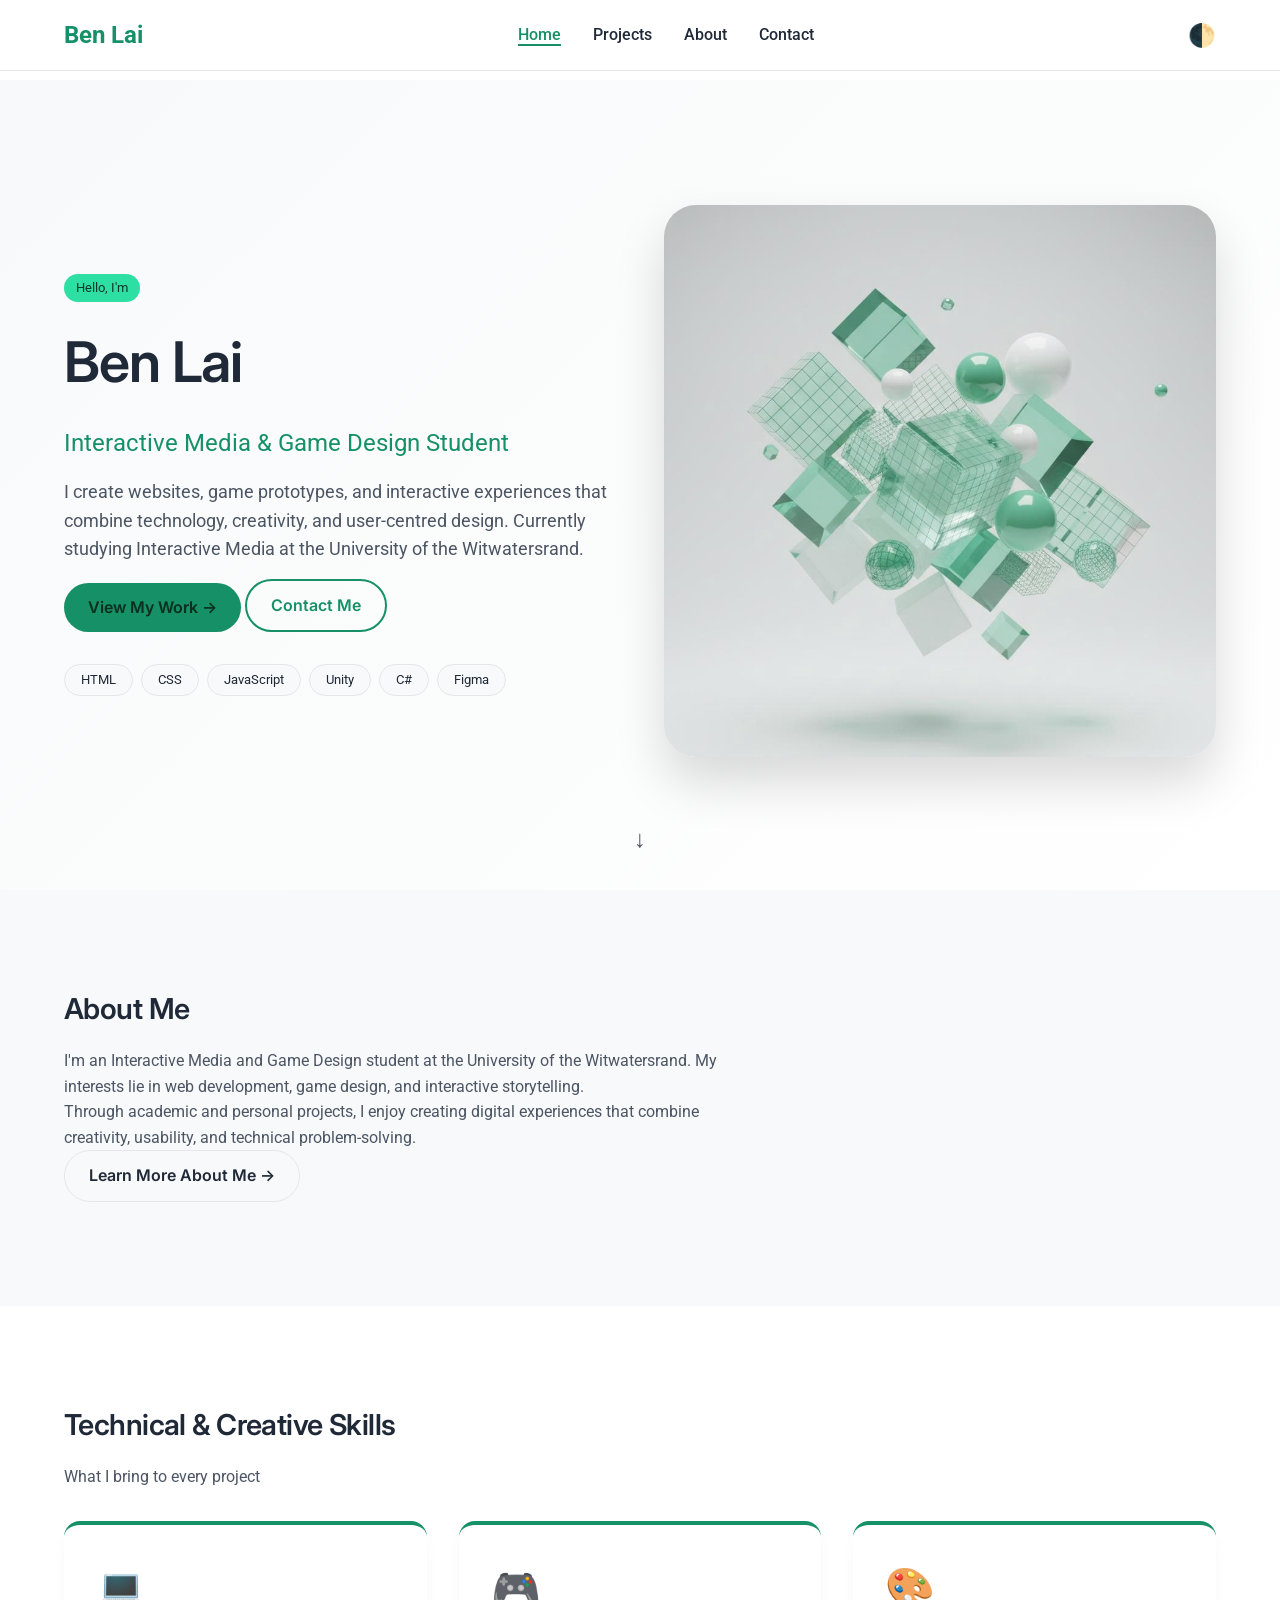
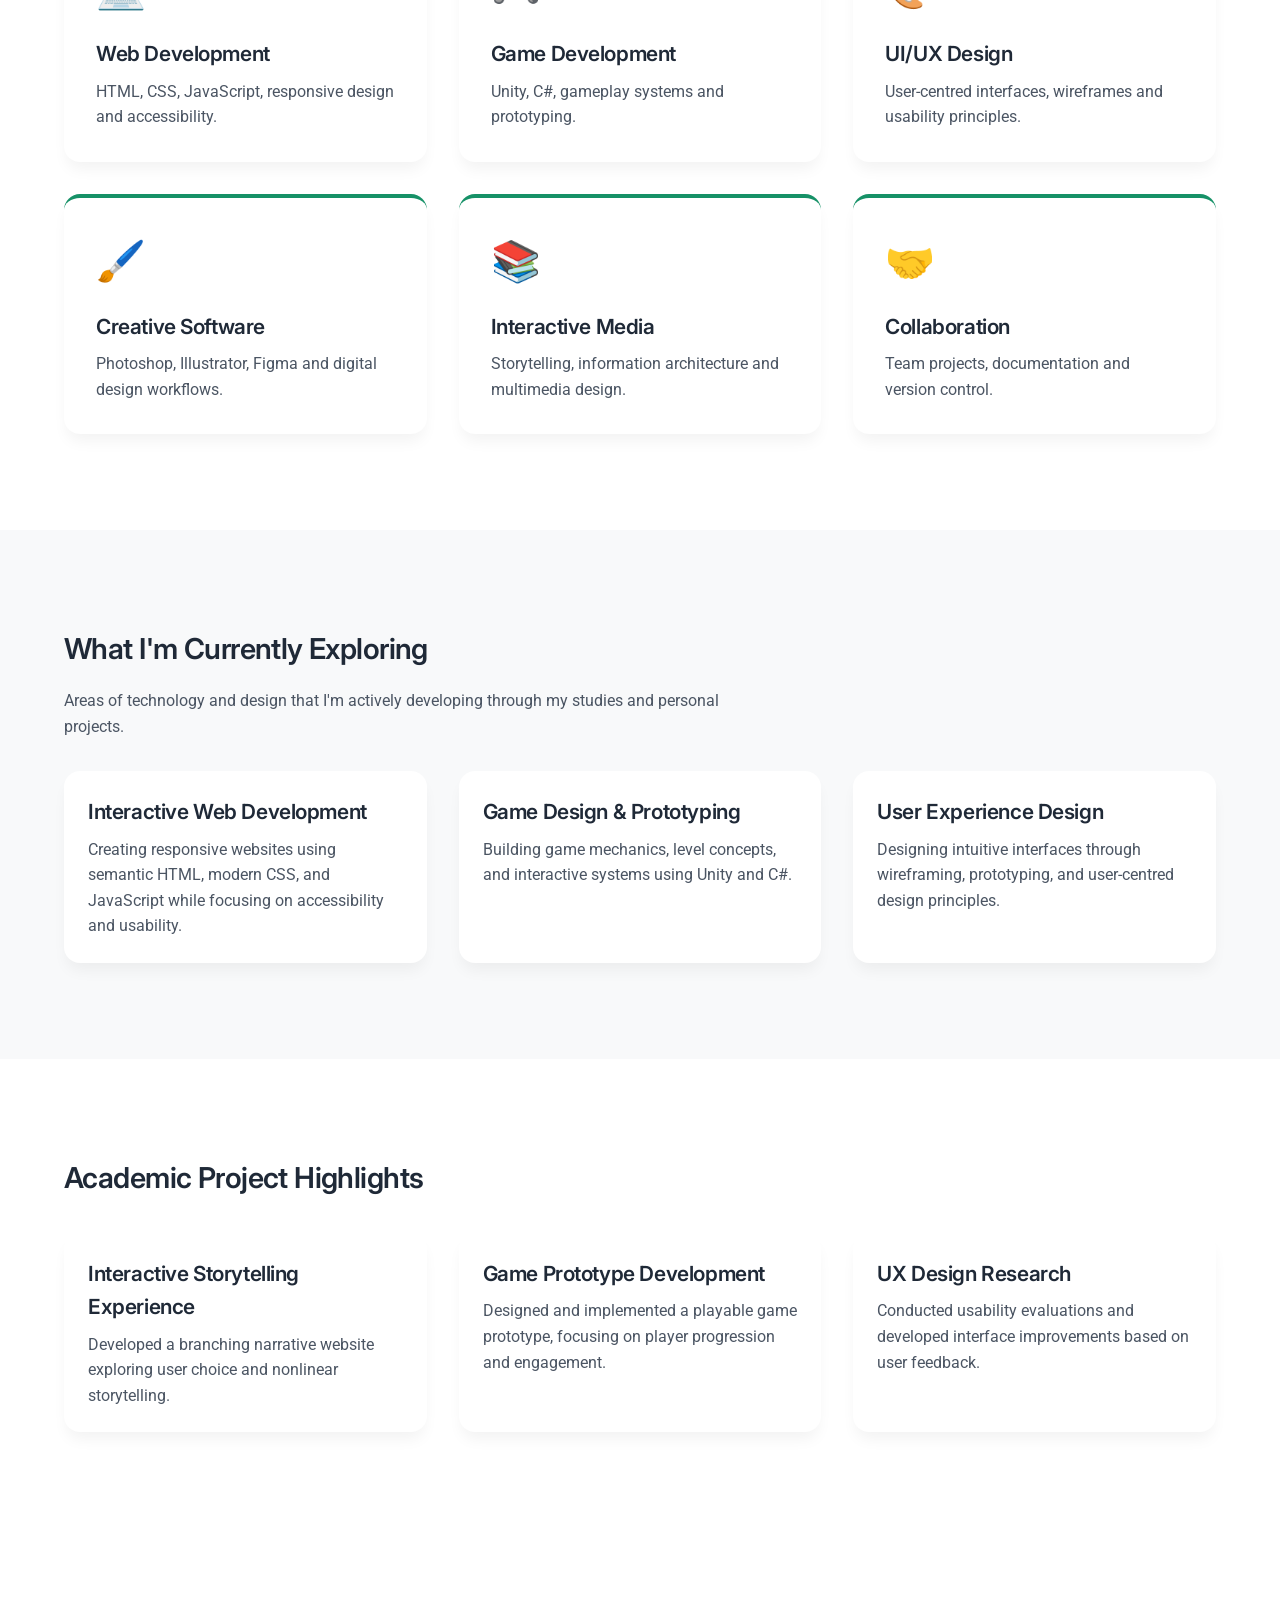
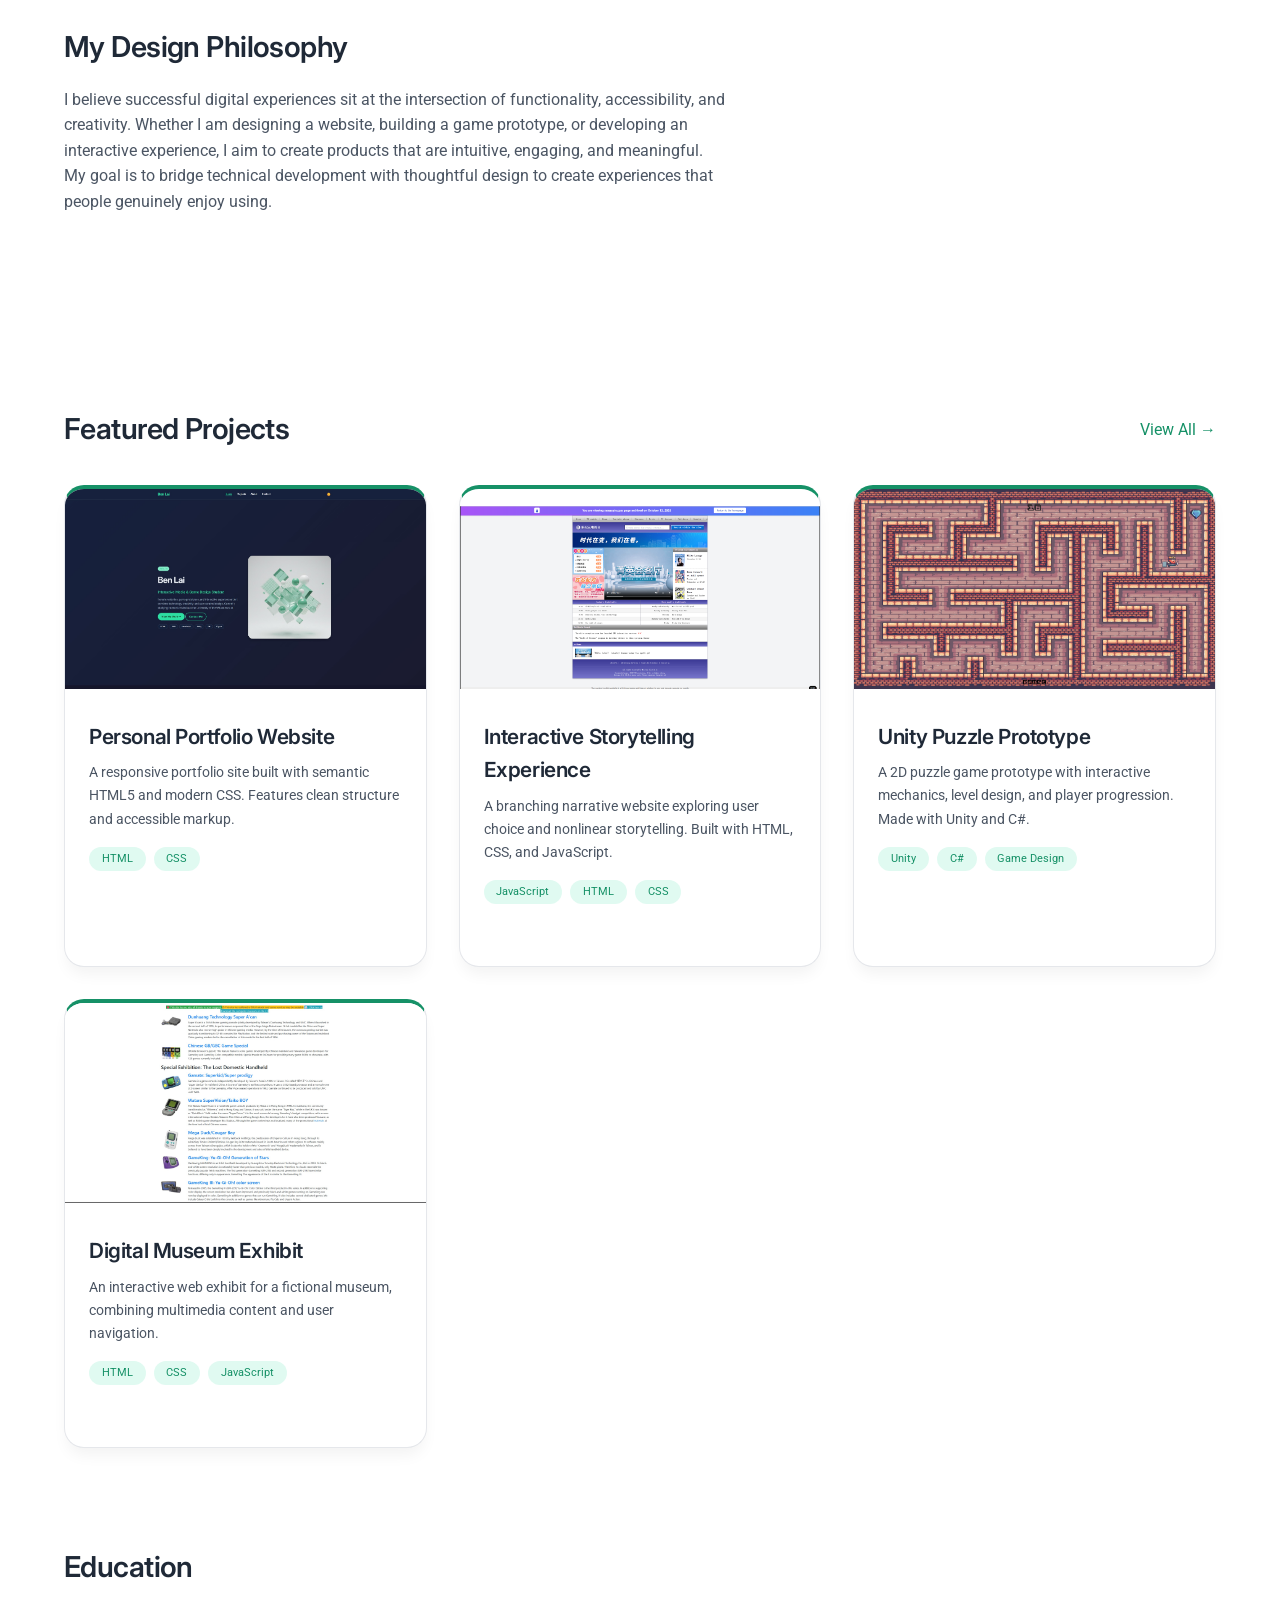
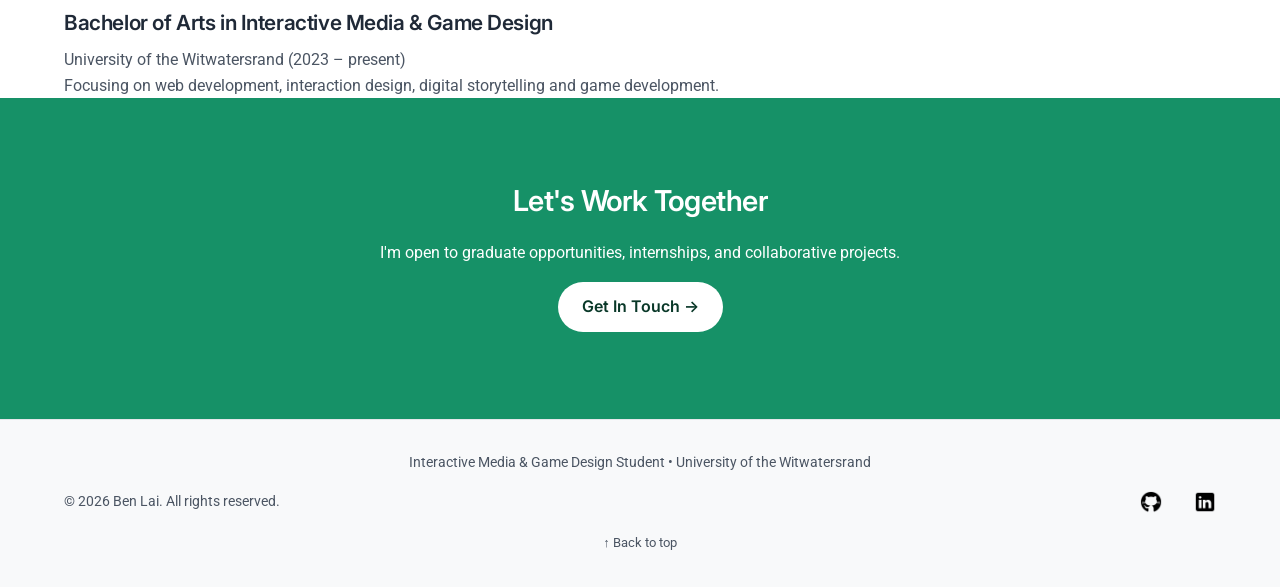
==== index.html @ f7ddaa35 "local web upload" ====
<!doctype html>
<html lang="en">
  <head>
    <meta charset="UTF-8" />
    <meta name="viewport" content="width=device-width, initial-scale=1.0" />
    <meta
      name="description"
      content="Ben Lai – Interactive Media & Game Design student at Wits. Portfolio showcasing web development, game design, and interactive projects."
    />
    <title>Ben Lai | Home</title>
    <link rel="preconnect" href="https://fonts.googleapis.com" />
    <link rel="preconnect" href="https://fonts.gstatic.com" crossorigin />
    <link
      href="https://fonts.googleapis.com/css2?family=Inter:opsz,wght@14..32,300..700&family=Roboto:wght@300;400;500;700&display=swap"
      rel="stylesheet"
    />
    <link rel="stylesheet" href="css/style.css" />
  </head>
  <body>
    <div id="nav-placeholder"></div>

    <main>
      <!-- Hero -->
      <section class="hero">
        <div class="container">
          <div class="hero-content">
            <span class="hero-badge">Hello, I'm</span>
            <h1>Ben Lai</h1>
            <p class="hero-subtitle">Interactive Media & Game Design Student</p>
            <p class="hero-description">
              I create websites, game prototypes, and interactive experiences
              that combine technology, creativity, and user‑centred design.
              Currently studying Interactive Media at the University of the
              Witwatersrand.
            </p>
            <div class="hero-buttons">
              <a href="pages/projects.html" class="btn btn-primary"
                >View My Work →</a
              >
              <a href="pages/contact.html" class="btn btn-secondary"
                >Contact Me</a
              >
            </div>
            <div class="tech-stack">
              <span>HTML</span><span>CSS</span><span>JavaScript</span>
              <span>Unity</span><span>C#</span><span>Figma</span>
            </div>
          </div>
          <div class="hero-image">
            <img
              src="assets/images/hero.jpg"
              alt="Abstract geometric composition representing code and creativity"
              loading="eager"
            />
          </div>
        </div>
        <div class="scroll-indicator">↓</div>
      </section>

      <!-- About Preview -->
      <section class="about-preview">
        <div class="container">
          <h2>About Me</h2>
          <p>
            I'm an Interactive Media and Game Design student at the University
            of the Witwatersrand. My interests lie in web development, game
            design, and interactive storytelling.
          </p>
          <p>
            Through academic and personal projects, I enjoy creating digital
            experiences that combine creativity, usability, and technical
            problem‑solving.
          </p>
          <a href="pages/about.html" class="btn-outline"
            >Learn More About Me →</a
          >
        </div>
      </section>

      <!-- Skills -->
      <section class="skills">
        <div class="container">
          <h2>Technical & Creative Skills</h2>
          <p class="section-subtitle">What I bring to every project</p>
          <div class="skills-grid">
            <div class="skill-card">
              <div class="skill-icon">💻</div>
              <h3>Web Development</h3>
              <p>HTML, CSS, JavaScript, responsive design and accessibility.</p>
            </div>
            <div class="skill-card">
              <div class="skill-icon">🎮</div>
              <h3>Game Development</h3>
              <p>Unity, C#, gameplay systems and prototyping.</p>
            </div>
            <div class="skill-card">
              <div class="skill-icon">🎨</div>
              <h3>UI/UX Design</h3>
              <p>
                User‑centred interfaces, wireframes and usability principles.
              </p>
            </div>
            <div class="skill-card">
              <div class="skill-icon">🖌️</div>
              <h3>Creative Software</h3>
              <p>Photoshop, Illustrator, Figma and digital design workflows.</p>
            </div>
            <div class="skill-card">
              <div class="skill-icon">📚</div>
              <h3>Interactive Media</h3>
              <p>
                Storytelling, information architecture and multimedia design.
              </p>
            </div>
            <div class="skill-card">
              <div class="skill-icon">🤝</div>
              <h3>Collaboration</h3>
              <p>Team projects, documentation and version control.</p>
            </div>
          </div>
        </div>
      </section>

      <!-- Current Focus -->
      <section class="current-focus">
        <div class="container">
          <h2>What I'm Currently Exploring</h2>
          <p class="section-subtitle">
            Areas of technology and design that I'm actively developing through
            my studies and personal projects.
          </p>
          <div class="focus-grid">
            <article>
              <h3>Interactive Web Development</h3>
              <p>
                Creating responsive websites using semantic HTML, modern CSS,
                and JavaScript while focusing on accessibility and usability.
              </p>
            </article>
            <article>
              <h3>Game Design & Prototyping</h3>
              <p>
                Building game mechanics, level concepts, and interactive systems
                using Unity and C#.
              </p>
            </article>
            <article>
              <h3>User Experience Design</h3>
              <p>
                Designing intuitive interfaces through wireframing, prototyping,
                and user‑centred design principles.
              </p>
            </article>
          </div>
        </div>
      </section>

      <!-- Academic Project Highlights -->
      <section class="academic-projects">
        <div class="container">
          <h2>Academic Project Highlights</h2>
          <div class="project-highlights">
            <article>
              <h3>Interactive Storytelling Experience</h3>
              <p>
                Developed a branching narrative website exploring user choice
                and nonlinear storytelling.
              </p>
            </article>
            <article>
              <h3>Game Prototype Development</h3>
              <p>
                Designed and implemented a playable game prototype, focusing on
                player progression and engagement.
              </p>
            </article>
            <article>
              <h3>UX Design Research</h3>
              <p>
                Conducted usability evaluations and developed interface
                improvements based on user feedback.
              </p>
            </article>
          </div>
        </div>
      </section>

      <!-- Design Philosophy -->
      <section class="philosophy">
        <div class="container">
          <h2>My Design Philosophy</h2>
          <p>
            I believe successful digital experiences sit at the intersection of
            functionality, accessibility, and creativity. Whether I am designing
            a website, building a game prototype, or developing an interactive
            experience, I aim to create products that are intuitive, engaging,
            and meaningful.
          </p>
          <p>
            My goal is to bridge technical development with thoughtful design to
            create experiences that people genuinely enjoy using.
          </p>
        </div>
      </section>

      <!-- Featured Projects (populated by JS) -->
      <section class="featured">
        <div class="container">
          <div class="section-header">
            <h2>Featured Projects</h2>
            <a href="pages/projects.html" class="view-all">View All →</a>
          </div>
          <div class="project-grid" id="featured-grid"></div>
          <div class="mobile-view-all">
            <a href="pages/projects.html" class="btn-outline">All Projects →</a>
          </div>
        </div>
      </section>

      <!-- Education Snapshot -->
      <section class="education-preview">
        <div class="container">
          <h2>Education</h2>
          <article>
            <h3>Bachelor of Arts in Interactive Media & Game Design</h3>
            <p>University of the Witwatersrand (2023 – present)</p>
            <p>
              Focusing on web development, interaction design, digital
              storytelling and game development.
            </p>
          </article>
        </div>
      </section>

      <!-- CTA -->
      <section class="cta">
        <div class="container">
          <h2>Let's Work Together</h2>
          <p>
            I'm open to graduate opportunities, internships, and collaborative
            projects.
          </p>
          <a href="pages/contact.html" class="btn btn-light">Get In Touch →</a>
        </div>
      </section>
    </main>

    <footer>
      <div class="container">
        <div class="footer-info">
          Interactive Media & Game Design Student • University of the
          Witwatersrand
        </div>

        <div class="footer-row">
          <div class="footer-copyright">
            © 2026 Ben Lai. All rights reserved.
          </div>
          <div class="footer-social">
            <a
              href="https://github.com/Skyxiao68"
              target="_blank"
              rel="noopener noreferrer"
              aria-label="GitHub"
            >
              <img
                src="/assets/images/icons8-github-50.png"
                alt="GitHub"
                class="social-icon-img"
              />
            </a>
            <a
              href="https://www.linkedin.com/in/ben-lai-390309206/"
              target="_blank"
              rel="noopener noreferrer"
              aria-label="LinkedIn"
            >
              <img
                src="/assets/images/icons8-linkedin-50.png"
                alt="LinkedIn"
                class="social-icon-img"
              />
            </a>
          </div>
        </div>

        <div class="footer-back">
          <a href="#" class="back-to-top">↑ Back to top</a>
        </div>
      </div>
    </footer>

    <script src="js/script.js"></script>
  </body>
</html>
---- css/style.css ----
/* ---------- RESET & VARIABLES ---------- */
* {
  margin: 0;
  padding: 0;
  box-sizing: border-box;
}

:root {
  --bg-body: #ffffff;
  --bg-surface: #f8f9fa;
  --bg-card: #ffffff;
  --text-primary: #1f2937;
  --text-secondary: #4b5563;
  --border: #e5e7eb;
  --primary: #169167;
  --primary-dark: #093828;
  --primary-light: #2edfa3;
  --shadow: 0 10px 15px -3px rgba(0, 0, 0, 0.05);
  --font-heading: "Inter", sans-serif;
  --font-body: "Roboto", sans-serif;
  --transition: 0.2s ease;
  --section-space: 6rem;
  --section-space-small: 4rem;
}

[data-theme="dark"] {
  --bg-body: #252d32;
  --bg-surface: #2c333a;
  --bg-card: #252d32;
  --text-primary: #f1f5f9;
  --text-secondary: #bcc6cd;
  --border: #334155;
  --shadow: 0 10px 15px -3px rgba(0, 0, 0, 0.3);
}

body {
  background: var(--bg-body);
  color: var(--text-primary);
  font-family: var(--font-body);
  line-height: 1.6;
  transition:
    background var(--transition),
    color var(--transition);
}

.container {
  max-width: 1200px;
  margin: 0 auto;
  padding: 0 24px;
}

/* Typography readability */
p {
  max-width: 75ch;
  color: var(--text-secondary);
}

@media (max-width: 768px) {
  .container {
    padding: 0 16px;
  }
}

h1,
h2,
h3 {
  font-family: var(--font-heading);
  font-weight: 600;
  letter-spacing: -0.02em;
  color: var(--text-primary);
}

h1 {
  font-size: clamp(2rem, 5vw, 3.5rem);
  margin-bottom: 1rem;
}
h2 {
  font-size: 1.8rem;
  margin-bottom: 1rem;
}
h3 {
  font-size: 1.3rem;
  margin-bottom: 0.5rem;
}

a {
  color: var(--primary);
  text-decoration: none;
  transition: color 0.2s;
}
a:hover {
  color: var(--primary-dark);
}

/* Accessibility focus states */
a:focus,
button:focus,
input:focus,
textarea:focus {
  outline: 3px solid var(--primary);
  outline-offset: 2px;
}

/* ---------- NAVIGATION (glass effect) ---------- */
.main-nav {
  position: fixed;
  top: 0;
  left: 0;
  width: 100%;
  background: rgba(255, 255, 255, 0.85);
  backdrop-filter: blur(12px);
  border-bottom: 1px solid var(--border);
  padding: 1rem 0;
  top: 0;
  z-index: 1000;
}

[data-theme="dark"] .main-nav {
  background: #252d32;
}

body {
  padding-top: 80px;
}

/* On mobile, reduce padding */
@media (max-width: 768px) {
  body {
    padding-top: 70px;
  }
}

.nav-container {
  display: flex;
  justify-content: space-between;
  align-items: center;
  flex-wrap: wrap;
  gap: 1rem;
}
.logo a {
  font-size: 1.5rem;
  font-weight: 700;
  color: var(--primary);
}
.nav-links {
  display: flex;
  gap: 2rem;
  list-style: none;
}
.nav-links a {
  font-weight: 500;
  color: var(--text-primary);
}
.nav-links a.active {
  color: var(--primary);
  border-bottom: 2px solid var(--primary);
}
.theme-toggle {
  background: none;
  border: none;
  font-size: 1.4rem;
  cursor: pointer;
  color: var(--text-primary);
}

/* ---------- BUTTONS (with shadow) ---------- */
.btn,
.btn-primary,
.btn-secondary,
.btn-outline {
  position: relative;
  overflow: hidden;
  display: inline-block;
  padding: 12px 24px;
  border-radius: 40px;
  font-weight: 600;
  transition: all 0.3s ease;
  cursor: pointer;
  border: none;
  font-family: var(--font-heading);
}
.btn-primary {
  background: var(--primary);
  color: #0a2e1f;
}
.btn-primary:hover:not(:disabled) {
  background: var(--primary-dark);
  transform: translateY(-3px);
  box-shadow: 0 12px 24px rgba(46, 223, 163, 0.3);
}
.btn-secondary {
  background: transparent;
  border: 2px solid var(--primary);
  color: var(--primary);
}
.btn-secondary:hover {
  background: var(--primary);
  color: white;
  transform: translateY(-2px);
}
.btn-outline {
  border: 1px solid var(--border);
  background: transparent;
  color: var(--text-primary);
}
.btn-light {
  background: white;
  color: var(--primary);
}

/* ---------- HERO (reduced height) ---------- */
.hero {
  min-height: 90vh;
  display: flex;
  align-items: center;
  background: linear-gradient(
    135deg,
    var(--bg-surface) 0%,
    var(--bg-body) 100%
  );
  position: relative;
}
.hero .container {
  display: flex;
  flex-wrap: wrap;
  gap: 3rem;
  align-items: center;
}
.hero-content {
  flex: 1;
}
.hero-image {
  flex: 1;
  text-align: center;
}
.hero-image img {
  max-width: 100%;
  border-radius: 2rem;
  box-shadow: 0 25px 50px rgba(0, 0, 0, 0.15);
  transition: transform 0.4s ease;
}
.hero-image img:hover {
  transform: scale(1.03);
}
.hero-badge {
  display: inline-block;
  background: var(--primary-light);
  color: var(--primary-dark);
  padding: 4px 12px;
  border-radius: 40px;
  font-size: 0.8rem;
  margin-bottom: 1rem;
}
.hero-subtitle {
  font-size: 1.5rem;
  color: var(--primary);
  margin-bottom: 1rem;
}
.hero-description {
  font-size: 1.1rem;
  margin: 1rem 0;
  color: var(--text-secondary);
}
.tech-stack {
  display: flex;
  flex-wrap: wrap;
  gap: 0.5rem;
  margin-top: 1.5rem;
}
.tech-stack span {
  background: var(--bg-surface);
  border: 1px solid var(--border);
  padding: 0.3rem 1rem;
  border-radius: 30px;
  font-size: 0.8rem;
}
.scroll-indicator {
  position: absolute;
  bottom: 2rem;
  left: 50%;
  transform: translateX(-50%);
  animation: bounce 1.5s infinite;
  color: var(--text-secondary);
  font-size: 1.5rem;
}
@keyframes bounce {
  0%,
  100% {
    transform: translateX(-50%) translateY(0);
  }
  50% {
    transform: translateX(-50%) translateY(10px);
  }
}

/* ---------- SKILLS & CARDS (with border-top) ---------- */
.skills,
.featured,
.skills-detail,
.timeline,
.contact-section,
.contact-intro,
.availability,
.faq,
.about-cta,
.projects-cta,
.beyond-code {
  padding: var(--section-space) 0;
}
.skills-grid {
  display: grid;
  grid-template-columns: repeat(auto-fit, minmax(280px, 1fr));
  gap: 2rem;
  margin-top: 2rem;
}
.skill-card {
  background: var(--bg-card);
  padding: 2rem;
  border-radius: 1rem;
  border-top: 4px solid var(--primary);
  box-shadow: var(--shadow);
  transition: all 0.3s ease;
}
.skill-card:hover {
  transform: translateY(-8px);
  box-shadow: 0 20px 35px rgba(0, 0, 0, 0.08);
}
.skill-icon {
  font-size: 2.5rem;
  margin-bottom: 1rem;
}

/* ---------- PROJECT GRID (polished cards) ---------- */
.project-grid {
  display: grid;
  grid-template-columns: repeat(auto-fill, minmax(300px, 1fr));
  gap: 2rem;
  margin-top: 2rem;
}
.project-card {
  background: var(--bg-card);
  border-radius: 1.25rem;
  overflow: hidden;
  box-shadow: var(--shadow);
  border: 1px solid var(--border);
  border-top: 4px solid var(--primary);
  transition: all 0.3s ease;
}
.project-card:hover {
  transform: translateY(-10px);
  box-shadow: 0 20px 40px rgba(0, 0, 0, 0.12);
}
.project-card img {
  width: 100%;
  height: 200px;
  object-fit: cover;
}
.project-card .content {
  padding: 1.5rem;
  display: flex;
  flex-direction: column;
  height: 100%;
}
.project-card h3 {
  margin-bottom: 0.5rem;
}
.project-card p {
  color: var(--text-secondary);
  font-size: 0.9rem;
  margin-bottom: 1rem;
}
.tech-tags {
  display: flex;
  flex-wrap: wrap;
  gap: 0.5rem;
  margin-bottom: 1rem;
}
.tech-tag {
  background: rgba(46, 223, 163, 0.15);
  padding: 0.2rem 0.8rem;
  border-radius: 30px;
  font-size: 0.7rem;
  color: var(--primary);
}
.project-links {
  display: flex;
  gap: 1rem;
  margin-top: auto;
}
.project-links a {
  font-size: 0.85rem;
  font-weight: 500;
}

/* ---------- FILTER BUTTONS ---------- */
.filter-buttons {
  display: flex;
  justify-content: center;
  flex-wrap: wrap;
  gap: 0.8rem;
  margin-bottom: 2rem;
}
.filter-btn {
  background: var(--bg-surface);
  border: 1px solid var(--border);
  padding: 0.5rem 1.2rem;
  border-radius: 40px;
  cursor: pointer;
  font-weight: 500;
  color: var(--text-primary);
}
.filter-btn.active {
  background: var(--primary);
  color: #0a2e1f;
  border-color: var(--primary);
}

/* ---------- PAGE HEADERS ---------- */
.page-header {
  padding: 7rem 0 4rem;
  text-align: center;
  background: var(--bg-surface);
}
.page-header p {
  margin: 0 auto;
  color: var(--text-secondary);
}

.section-header {
  display: flex;
  justify-content: space-between;
  align-items: center;
  margin-bottom: 2rem;
}
.section-header h2 {
  margin-bottom: 0;
}

/* ---------- ABOUT PAGE ---------- */
.about-hero {
  padding: 4rem 0;
}
.about-grid {
  display: flex;
  flex-wrap: wrap;
  gap: 3rem;
  align-items: center;
}
.about-image {
  flex: 1;
  text-align: center;
}
.about-image img {
  max-width: 280px;
  border-radius: 1rem;
  box-shadow: var(--shadow);
}
.about-text {
  flex: 2;
  max-width: 700px;
}
.about-tagline {
  font-size: 1.2rem;
  color: var(--primary);
  margin-bottom: 1rem;
}
.location {
  margin-top: 1rem;
  display: inline-block;
  background: var(--bg-surface);
  padding: 0.3rem 1rem;
  border-radius: 30px;
}
.timeline-vertical {
  position: relative;
  margin-top: 2rem;
  padding-left: 2rem;
}
.timeline-vertical::before {
  content: "";
  position: absolute;
  left: 8px;
  top: 0;
  bottom: 0;
  width: 2px;
  background: var(--primary);
}
.timeline-item {
  margin-bottom: 2rem;
  position: relative;
  padding-bottom: 1rem;
}
.timeline-item::before {
  content: "";
  position: absolute;
  left: -2rem;
  top: 0.5rem;
  width: 12px;
  height: 12px;
  border-radius: 50%;
  background: var(--primary);
  border: 2px solid var(--bg-body);
}
.timeline-year {
  font-weight: 700;
  color: var(--primary);
  display: inline-block;
  margin-bottom: 0.25rem;
}
.timeline-item h3 {
  margin-bottom: 0.25rem;
}

/* ---------- CONTACT PAGE ---------- */
.contact-grid {
  display: grid;
  grid-template-columns: 1fr 0.8fr;
  gap: 3rem;
}
.form-group {
  margin-bottom: 1.2rem;
}
label {
  display: block;
  margin-bottom: 0.4rem;
  font-weight: 500;
}
input,
textarea {
  width: 100%;
  padding: 0.75rem;
  background: var(--bg-surface);
  border: 1px solid var(--border);
  border-radius: 0.5rem;
  color: var(--text-primary);
}
.error-message {
  color: #e5484d;
  font-size: 0.75rem;
  margin-top: 0.25rem;
}
.form-feedback {
  margin-top: 1rem;
  font-weight: 500;
}
.info-item {
  display: flex;
  gap: 1rem;
  margin-bottom: 1.5rem;
}
.info-icon {
  font-size: 1.4rem;
}
.social-links {
  margin-top: 2rem;
}
.social-links a {
  display: inline-block;
  margin-right: 1rem;
  font-weight: 500;
}

/* ---------- CTA SECTIONS ---------- */
.cta,
.about-cta,
.projects-cta,
.contact-cta {
  background: var(--primary);
  text-align: center;
  padding: 5rem 0;
}
.cta h2,
.cta p,
.about-cta h2,
.about-cta p,
.projects-cta h2,
.projects-cta p,
.contact-cta h2,
.contact-cta p {
  color: white;
}
.cta p,
.about-cta p,
.projects-cta p,
.contact-cta p {
  margin-left: auto;
  margin-right: auto;
  text-align: center;
}
.cta .btn-light,
.about-cta .btn-primary,
.projects-cta .btn-primary,
.contact-cta .btn-primary {
  background: white;
  color: var(--primary-dark);
  margin-top: 1rem;
}
.cta .btn-light:hover,
.about-cta .btn-primary:hover,
.projects-cta .btn-primary:hover,
.contact-cta .btn-primary:hover {
  transform: translateY(-2px);
}

/* ---------- FOOTER ---------- */
footer {
  background: var(--bg-surface);
  border-top: 1px solid var(--border);
  padding: 2rem 0;
}

.footer-row {
  display: flex;
  justify-content: space-between;
  align-items: center;
  flex-wrap: wrap;
  gap: 1rem;
  margin-bottom: 1rem;
}

.footer-copyright {
  font-size: 0.9rem;
  color: var(--text-secondary);
}

.footer-social a {
  margin-left: 1rem;
  font-size: 0.9rem;
  color: var(--text-secondary);
  transition: color 0.2s;
}
.footer-social a:hover {
  color: var(--primary);
}

.footer-info {
  text-align: center;
  font-size: 0.85rem;
  color: var(--text-secondary);
  margin-bottom: 1rem;
}

.footer-back {
  text-align: center;
}
.back-to-top {
  font-size: 0.8rem;
  color: var(--text-secondary);
}
.back-to-top:hover {
  color: var(--primary);
}
/* Mobile footer rearrangement for screens < 424px */
@media (max-width: 423px) {
  footer .container {
    display: flex;
    flex-direction: column;
    gap: 1rem;
    text-align: center;
  }

  .footer-info {
    order: 1;
    margin-bottom: 0;
  }

  .footer-row {
    order: 2;
    display: flex;
    flex-direction: column;
    gap: 0.5rem;
    justify-content: center;
  }

  .footer-row .footer-social {
    order: 1;
  }

  .footer-row .footer-copyright {
    order: 2;
  }

  .footer-back {
    order: 3;
  }

  /* Optional: keep social links inline */
  .footer-social a {
    margin: 0 0.75rem;
  }
}
/* ---------- NEW SECTIONS (Home, Projects, About, Contact) ---------- */
.about-preview,
.current-focus,
.academic-projects,
.philosophy,
.creative-interests,
.currently-learning,
.approach,
.career-goals,
.beyond-code,
.contact-intro,
.availability,
.faq {
  padding: var(--section-space) 0;
}
.about-preview,
.creative-interests,
.contact-intro,
.faq,
.current-focus {
  background: var(--bg-surface);
}
.focus-grid,
.project-highlights,
.interest-grid,
.interests-grid,
.categories-grid,
.process-grid,
.future-grid {
  display: grid;
  grid-template-columns: repeat(auto-fit, minmax(240px, 1fr));
  gap: 2rem;
  margin-top: 2rem;
}
.focus-grid article,
.project-highlights article,
.interest-grid article,
.interests-grid article,
.categories-grid article,
.process-grid article,
.future-grid article {
  background: var(--bg-card);
  padding: 1.5rem;
  border-radius: 1rem;
  box-shadow: var(--shadow);
  transition: all 0.3s ease;
}
.focus-grid article:hover,
.project-highlights article:hover,
.interest-grid article:hover,
.interests-grid article:hover,
.categories-grid article:hover,
.process-grid article:hover,
.future-grid article:hover {
  transform: translateY(-4px);
}
.section-label {
  display: inline-block;
  font-size: 0.85rem;
  text-transform: uppercase;
  letter-spacing: 0.1em;
  color: var(--primary);
  margin-bottom: 1rem;
}
.featured-project {
  padding: 5rem 0;
  background: var(--bg-surface);
}
.featured-content {
  display: flex;
  flex-wrap: wrap;
  gap: 3rem;
  align-items: center;
}
.featured-text {
  flex: 2;
}
.featured-text ul {
  margin-top: 1rem;
  list-style: disc;
  padding-left: 1.5rem;
  color: var(--text-secondary);
}
.featured-image {
  flex: 1;
}
.featured-image img {
  width: 100%;
  border-radius: 1rem;
  box-shadow: var(--shadow);
}
.technologies {
  padding: 5rem 0;
  background: var(--bg-surface);
}
.tech-list {
  display: flex;
  flex-wrap: wrap;
  gap: 0.8rem;
  margin-top: 1.5rem;
}
.tech-list span {
  background: var(--bg-card);
  border: 1px solid var(--border);
  padding: 0.4rem 1rem;
  border-radius: 40px;
  font-size: 0.9rem;
  transition: all 0.2s;
}
.tech-list span:hover {
  border-color: var(--primary);
  color: var(--primary);
}
.faq details {
  background: var(--bg-card);
  border: 1px solid var(--border);
  border-radius: 0.75rem;
  padding: 1rem;
  margin-bottom: 1rem;
}
.faq summary {
  font-weight: 600;
  cursor: pointer;
  color: var(--text-primary);
}
.faq p {
  margin-top: 0.75rem;
  padding-left: 1rem;
}

/* ---------- RESPONSIVE ---------- */
@media (max-width: 768px) {
  .skills-grid,
  .focus-grid,
  .project-highlights,
  .interest-grid,
  .interests-grid,
  .categories-grid,
  .process-grid,
  .future-grid 
  
  {
    grid-template-columns: 1fr;
    
  }
  .contact-grid {
    grid-template-columns: 1fr;
  }
  .nav-links {
    gap: 1rem;
    flex-wrap: wrap;
    justify-content: center;
  }
  .section-header {
    flex-direction: column;
    text-align: center;
  }
  .view-all {
    display: none;
  }
  .mobile-view-all {
    display: block;
    text-align: center;
    margin-top: 2rem;
  }
  .featured-content {
    flex-direction: column;
  }
  .skills,
  .featured,
  .skills-detail,
  .timeline,
  .contact-section,
  .contact-intro,
  .availability,
  .faq,
  .about-cta,
  .projects-cta,
  .beyond-code {
    padding: var(--section-space-small) 0;
  }
  .page-header {
    padding: 5rem 0 2rem;
  }
  .about-hero {
    padding: 2rem 0;
  }
  .about-grid {
    flex-direction: column;
    text-align: center;
    gap: 1.5rem;
  }
  .about-image {
    order: 1;
  }
  .about-image img {
    max-width: 180px;
    width: 70%;
    margin: 0 auto;
  }
  .about-text {
    order: 2;
    max-width: 100%;
  }
  .about-text h1 {
    font-size: 1.8rem;
    margin-bottom: 0.5rem;
  }
  .about-tagline {
    font-size: 1rem;
    margin-bottom: 0.75rem;
  }
  .about-text p {
    font-size: 0.9rem;
    line-height: 1.5;
    margin-bottom: 0.75rem;
  }
  .location {
    display: inline-block;
    margin-top: 0.5rem;
    font-size: 0.85rem;
  }
}
@media (min-width: 769px) {
  .mobile-view-all {
    display: none;
  }
}

/* Mobile hero improvements */
@media (max-width: 768px) {
  .hero {
    min-height: auto;
    padding: 6rem 0 4rem;
  }

  .hero .container {
    flex-direction: column;
    text-align: center;
    gap: 2rem;
  }

  .hero-content {
    order: 2;
  }

  .hero-image {
    order: 1;
    margin-bottom: 1rem;
  }

  .hero-image img {
    max-width: 80%;
    margin: 0 auto;
  }

  .hero-badge {
    font-size: 0.75rem;
  }

  h1 {
    font-size: 2rem;
  }

  .hero-subtitle {
    font-size: 1.2rem;
  }

  .hero-description {
    font-size: 1rem;
    margin: 1rem 0;
  }

  .hero-buttons {
    display: flex;
    flex-direction: column;
    gap: 0.8rem;
    align-items: center;
  }

  .hero-buttons .btn {
    width: 80%;
    text-align: center;
  }

  .tech-stack {
    justify-content: center;
    gap: 0.5rem;
  }

  .scroll-indicator {
    display: none; /* hides bouncing arrow on mobile */
  }
}

/* ---------- MOBILE MENU STYLES ---------- */
.hamburger {
  display: none;
  flex-direction: column;
  justify-content: space-around;
  width: 30px;
  height: 24px;
  background: transparent;
  border: none;
  cursor: pointer;
  padding: 0;
  z-index: 1100;
}

.hamburger-line {
  width: 100%;
  height: 2px;
  background: var(--text-primary);
  transition: all 0.3s ease;
}

.nav-actions {
  display: flex;
  align-items: center;
  gap: 1rem;
}

.desktop-nav {
  display: flex;
}

.mobile-menu {
  position: fixed;
  top: 0;
  right: -100%;
  width: 80%;
  max-width: 300px;
  height: auto;
  min-height: 100%;
  background: var(--bg-card);
  box-shadow: -5px 0 20px rgba(0, 0, 0, 0.1);
  z-index: 1050;
  transition: right 0.3s ease;
  padding: 5rem 2rem 2rem;
  /* Remove overflow-y: auto */
  overflow-y: visible;
  display: flex;
  flex-direction: column;
  justify-content: flex-start;
}

.mobile-menu.open {
  right: 0;
}

.mobile-nav-links {
  list-style: none;
  display: flex;
  flex-direction: column;
  gap: 1.5rem;
  margin: 0;
  padding: 0;
}

.mobile-nav-links a {
  font-size: 1.2rem;
  font-weight: 500;
  color: var(--text-primary);
  display: block;
  padding: 0.5rem 0;
}

.mobile-nav-links a.active {
  color: var(--primary);
}

/* Prevent body scroll when menu open, but menu itself doesn't scroll */
body.menu-open {
  overflow: hidden;
}

/* Responsive: show hamburger and hide desktop nav on mobile */
@media (max-width: 768px) {
  .desktop-nav {
    display: none;
  }
  .hamburger {
    display: flex;
  }
}

/* Small screens adjustment */
@media (max-width: 480px) {
  .mobile-menu {
    width: 85%;
    padding: 4rem 1.5rem 1.5rem;
  }
  .mobile-nav-links {
    gap: 1.2rem;
  }
}
/* Floating Back to Top Button */
.scroll-top-btn {
  position: fixed;
  bottom: 2rem;
  right: 2rem;
  width: 50px;
  height: 50px;
  border-radius: 50%;
  background-color: var(--primary);
  color: white;
  border: none;
  font-size: 1.8rem;
  font-weight: bold;
  cursor: pointer;
  display: flex;
  align-items: center;
  justify-content: center;
  box-shadow: 0 4px 12px rgba(0, 0, 0, 0.2);
  transition: all 0.3s ease;
  z-index: 1100;
  opacity: 0.9;
}

.scroll-top-btn:hover {
  background-color: var(--primary-dark);
  transform: translateY(-4px);
  opacity: 1;
}

/* On mobile, adjust size and position */
@media (max-width: 768px) {
  .scroll-top-btn {
    width: 44px;
    height: 44px;
    font-size: 1.5rem;
    bottom: 1.5rem;
    right: 1.5rem;
  }
}

.footer-social {
  display: flex;
  gap: 1rem;
  align-items: center;
}

.social-icon-img {
  width: 22px;
  height: 22px;
  display: block;
  transition:
    transform 0.2s ease,
    opacity 0.2s ease;
  filter: brightness(
    0.4
  ); /* makes dark icons look like muted text – optional */
}

.social-icon-img:hover {
  transform: translateY(-2px);
  opacity: 0.8;
}

/* For dark mode, you might want to invert or adjust brightness */
[data-theme="dark"] .social-icon-img {
  filter: brightness(1.2);
}

/* Larger social icons for the "Connect With Me" section */
.contact-info .social-links .social-icon-img {
  width: 36px;
  height: 36px;
  transition: transform 0.2s ease;
}

.contact-info .social-links .social-icon-img:hover {
  transform: scale(1.1);
}
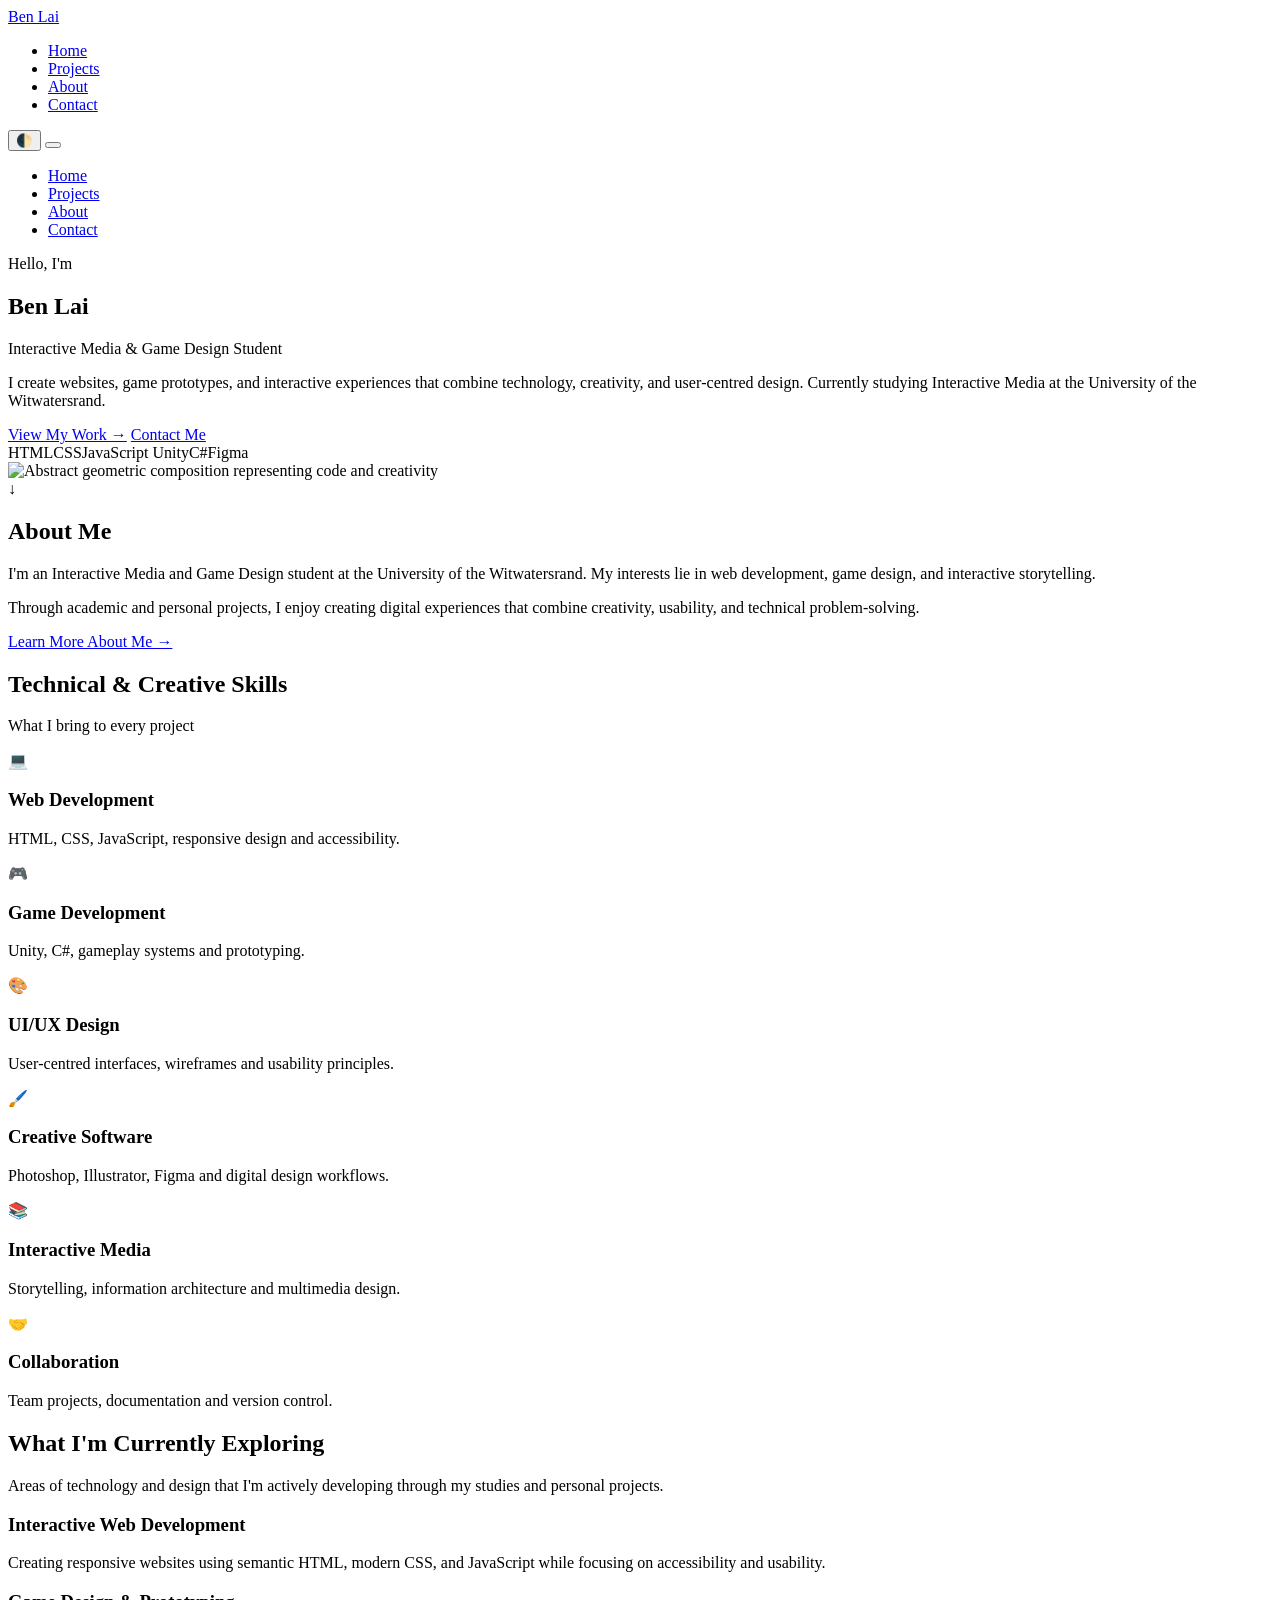
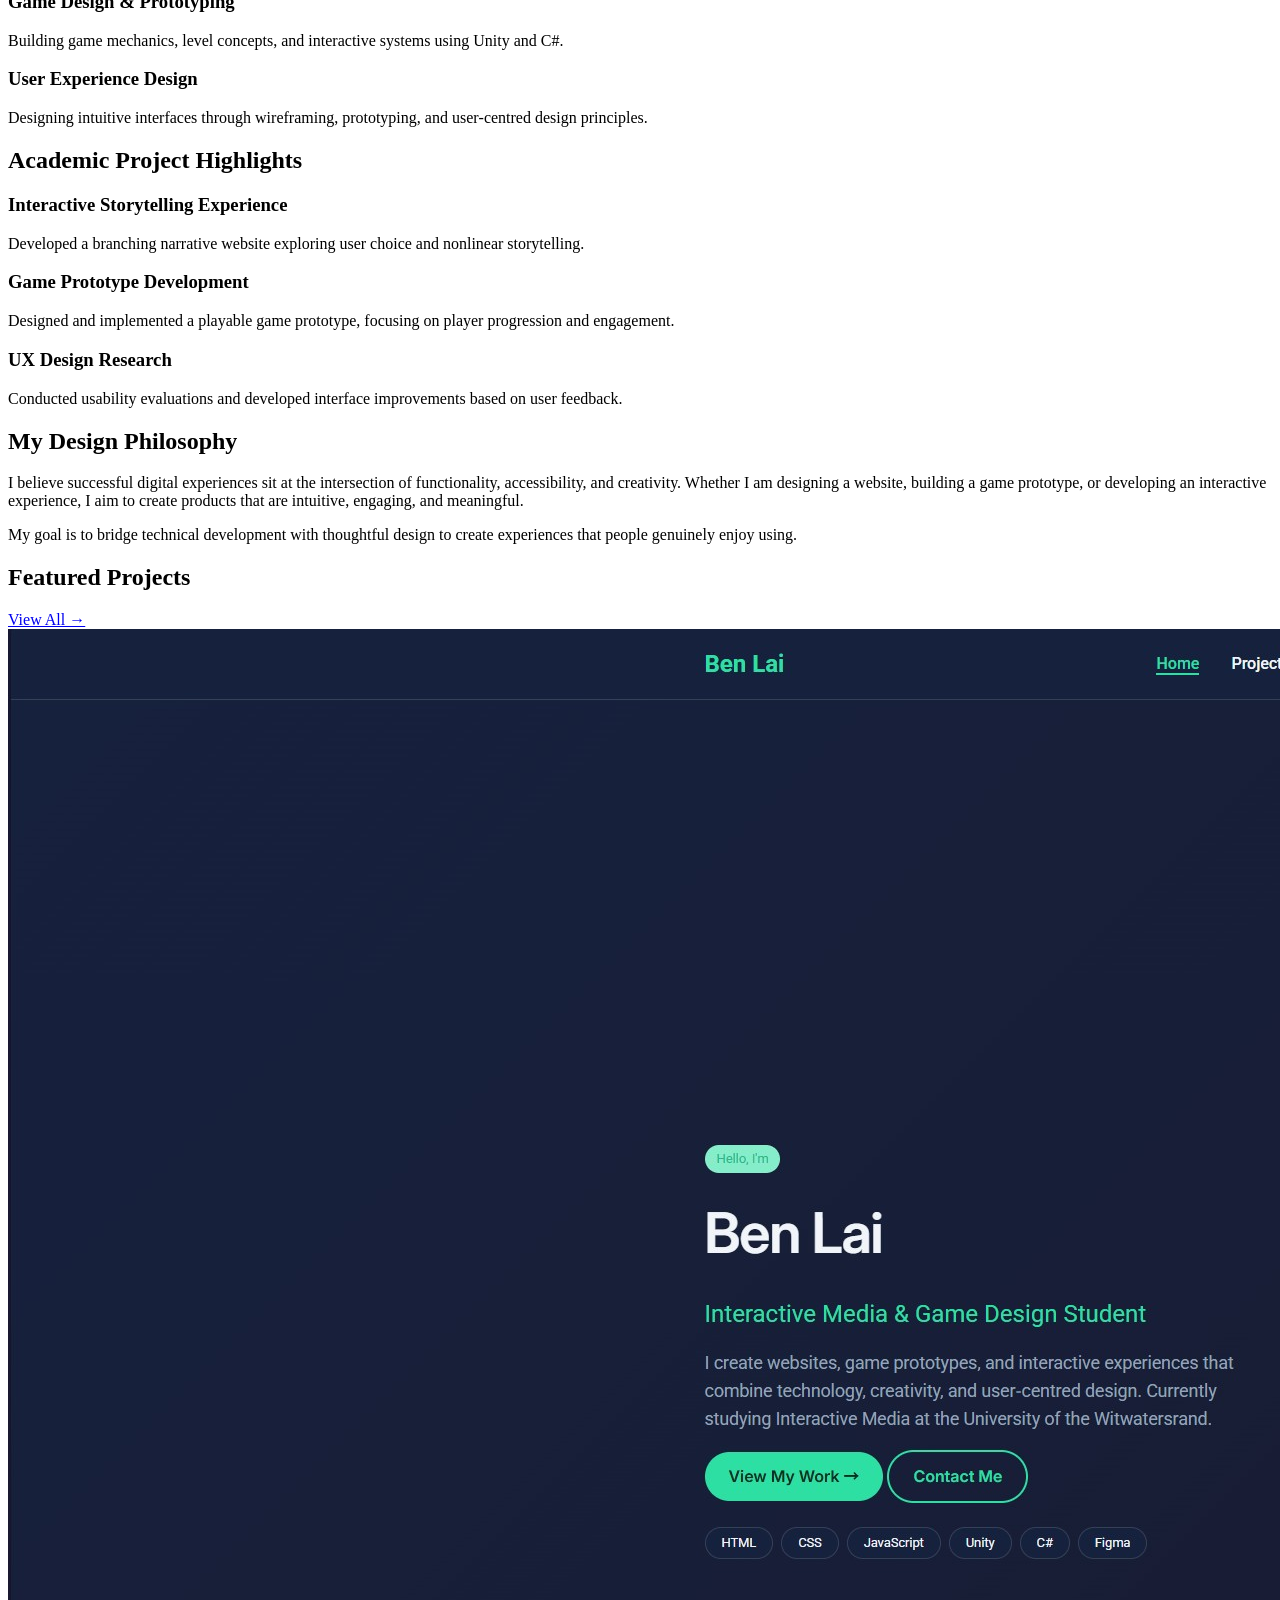
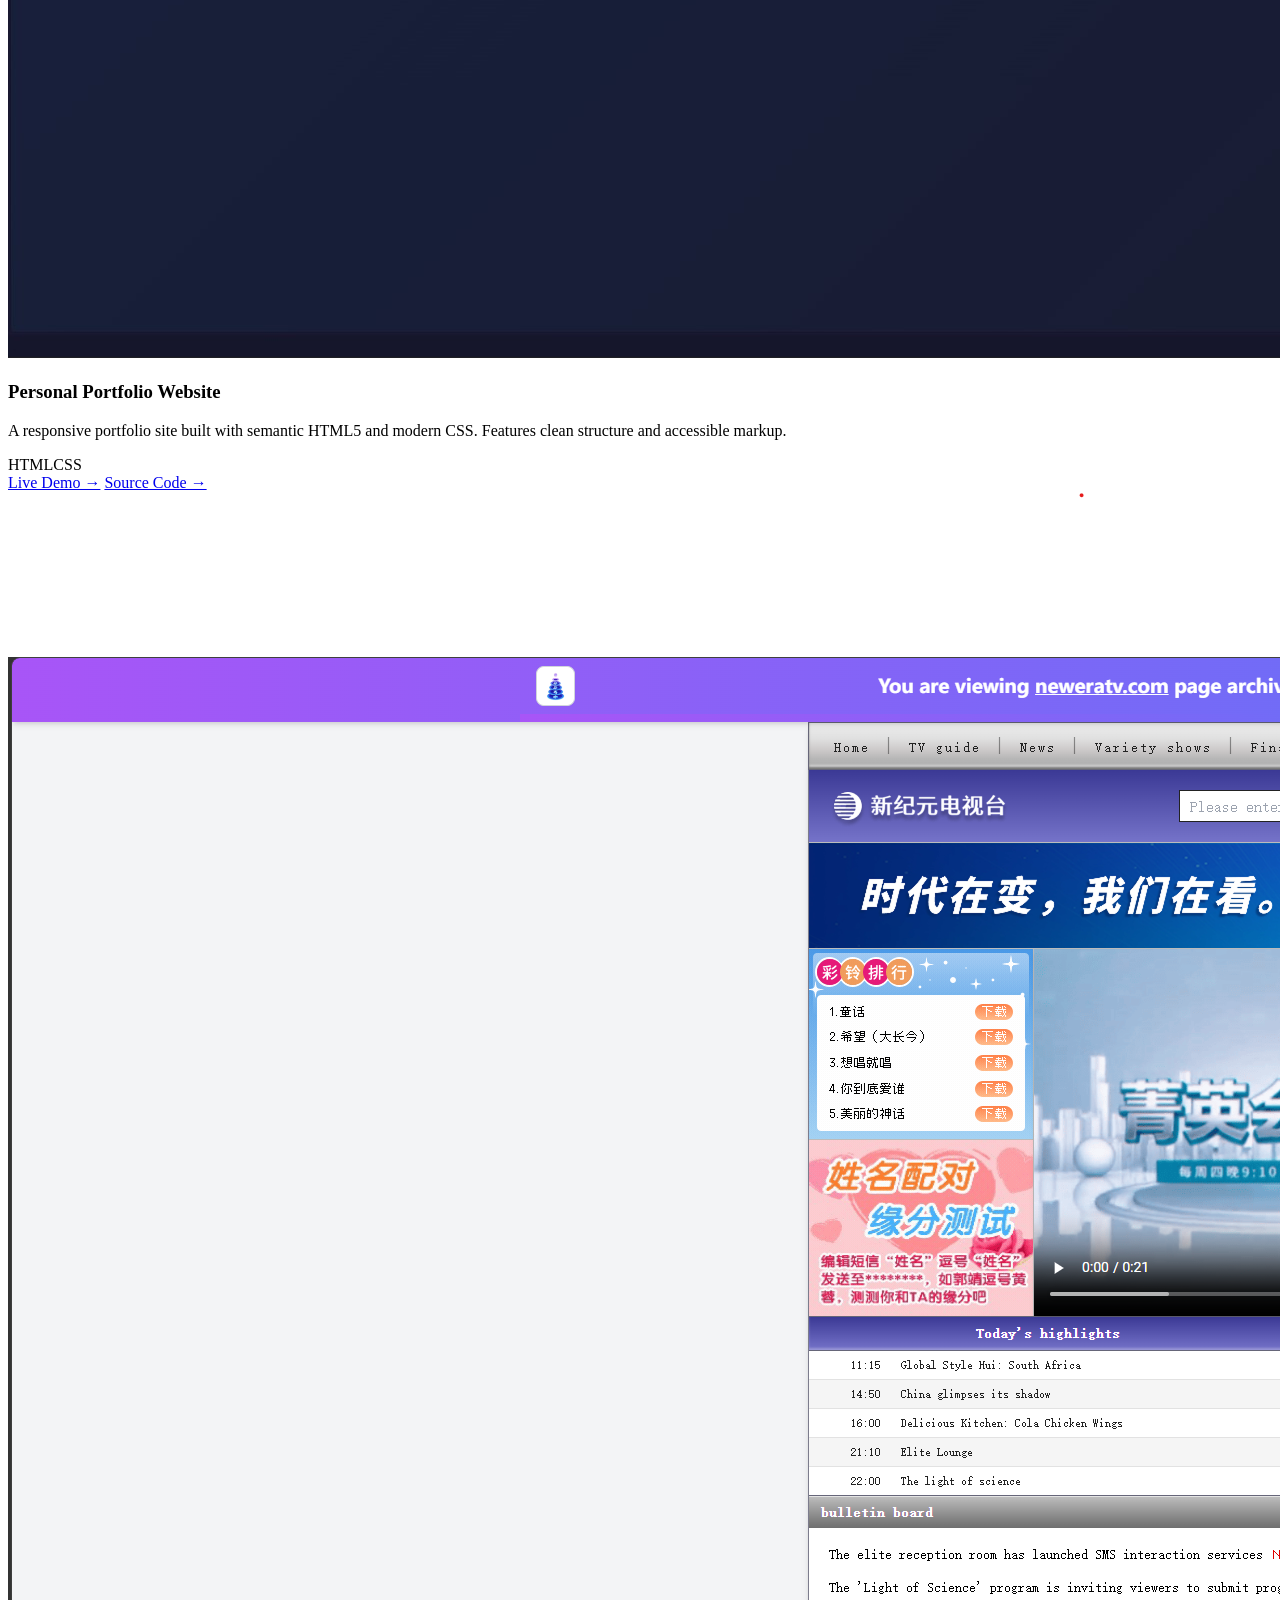
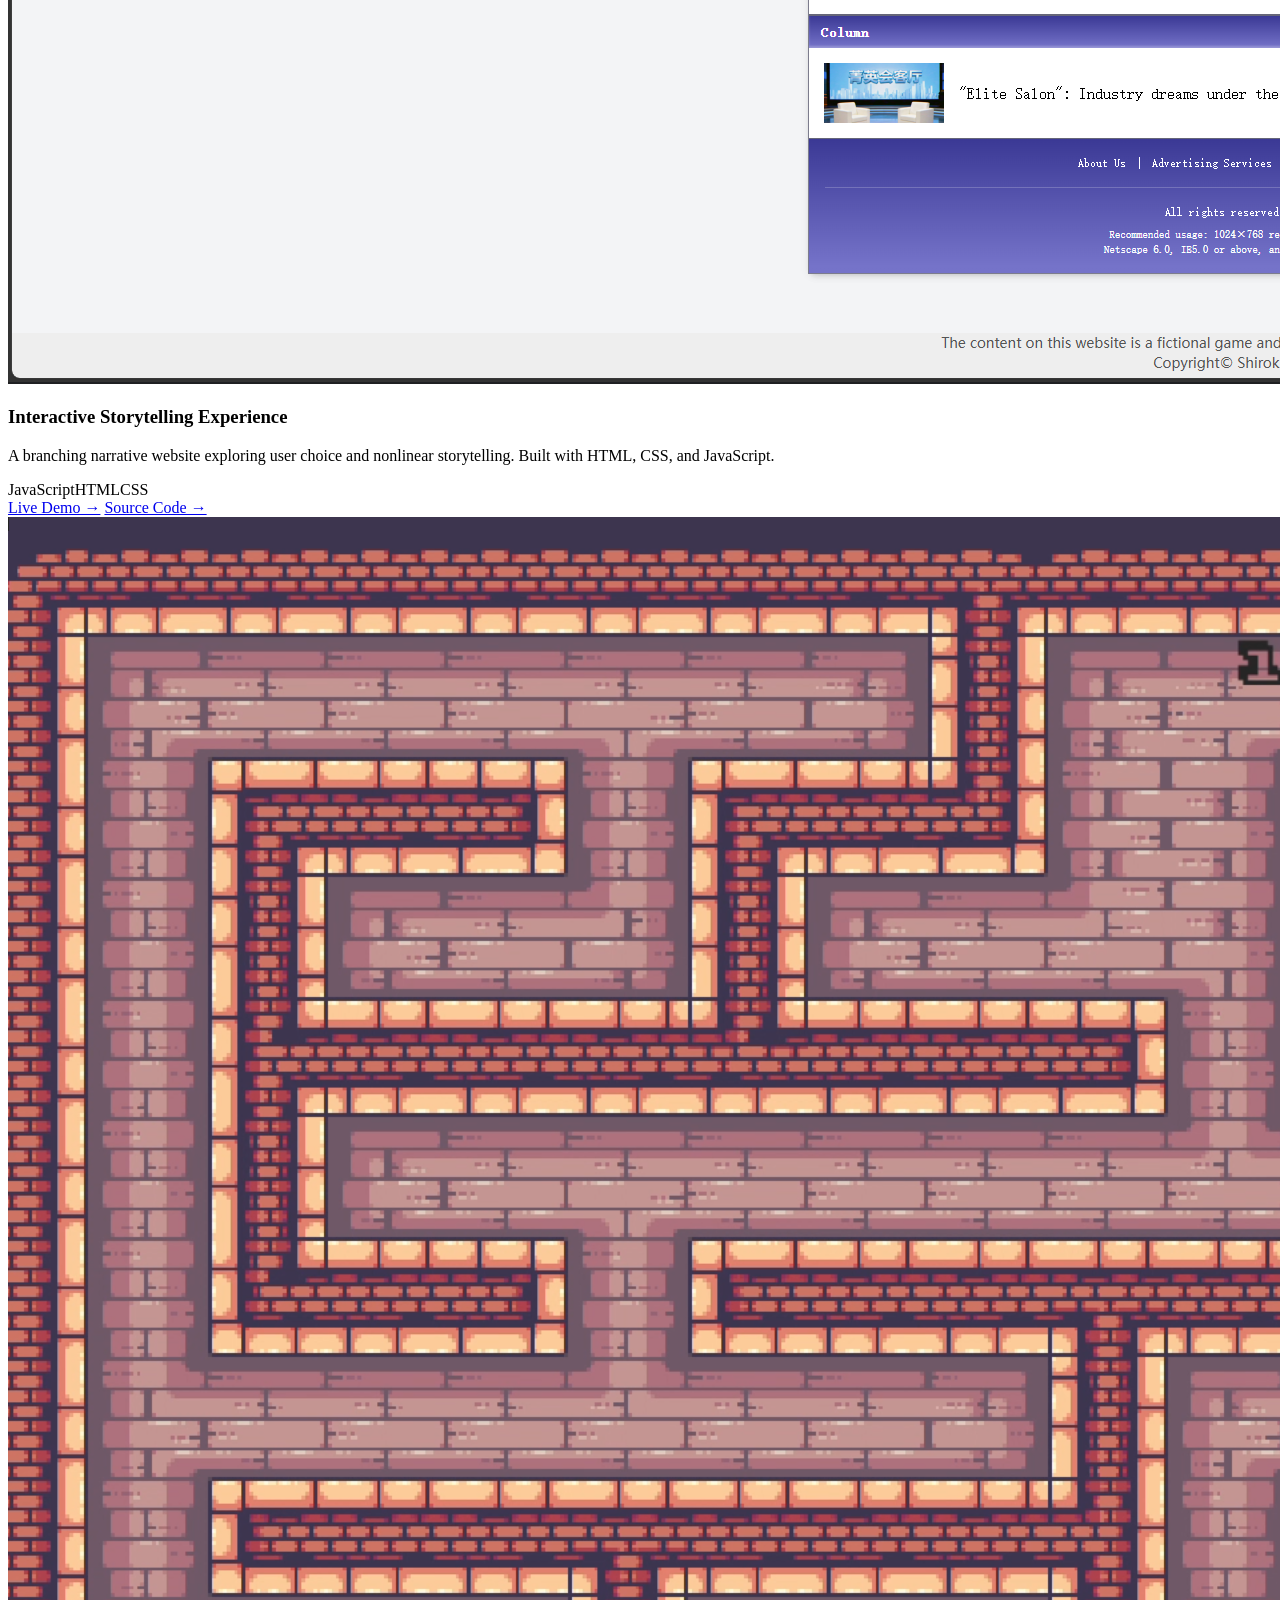
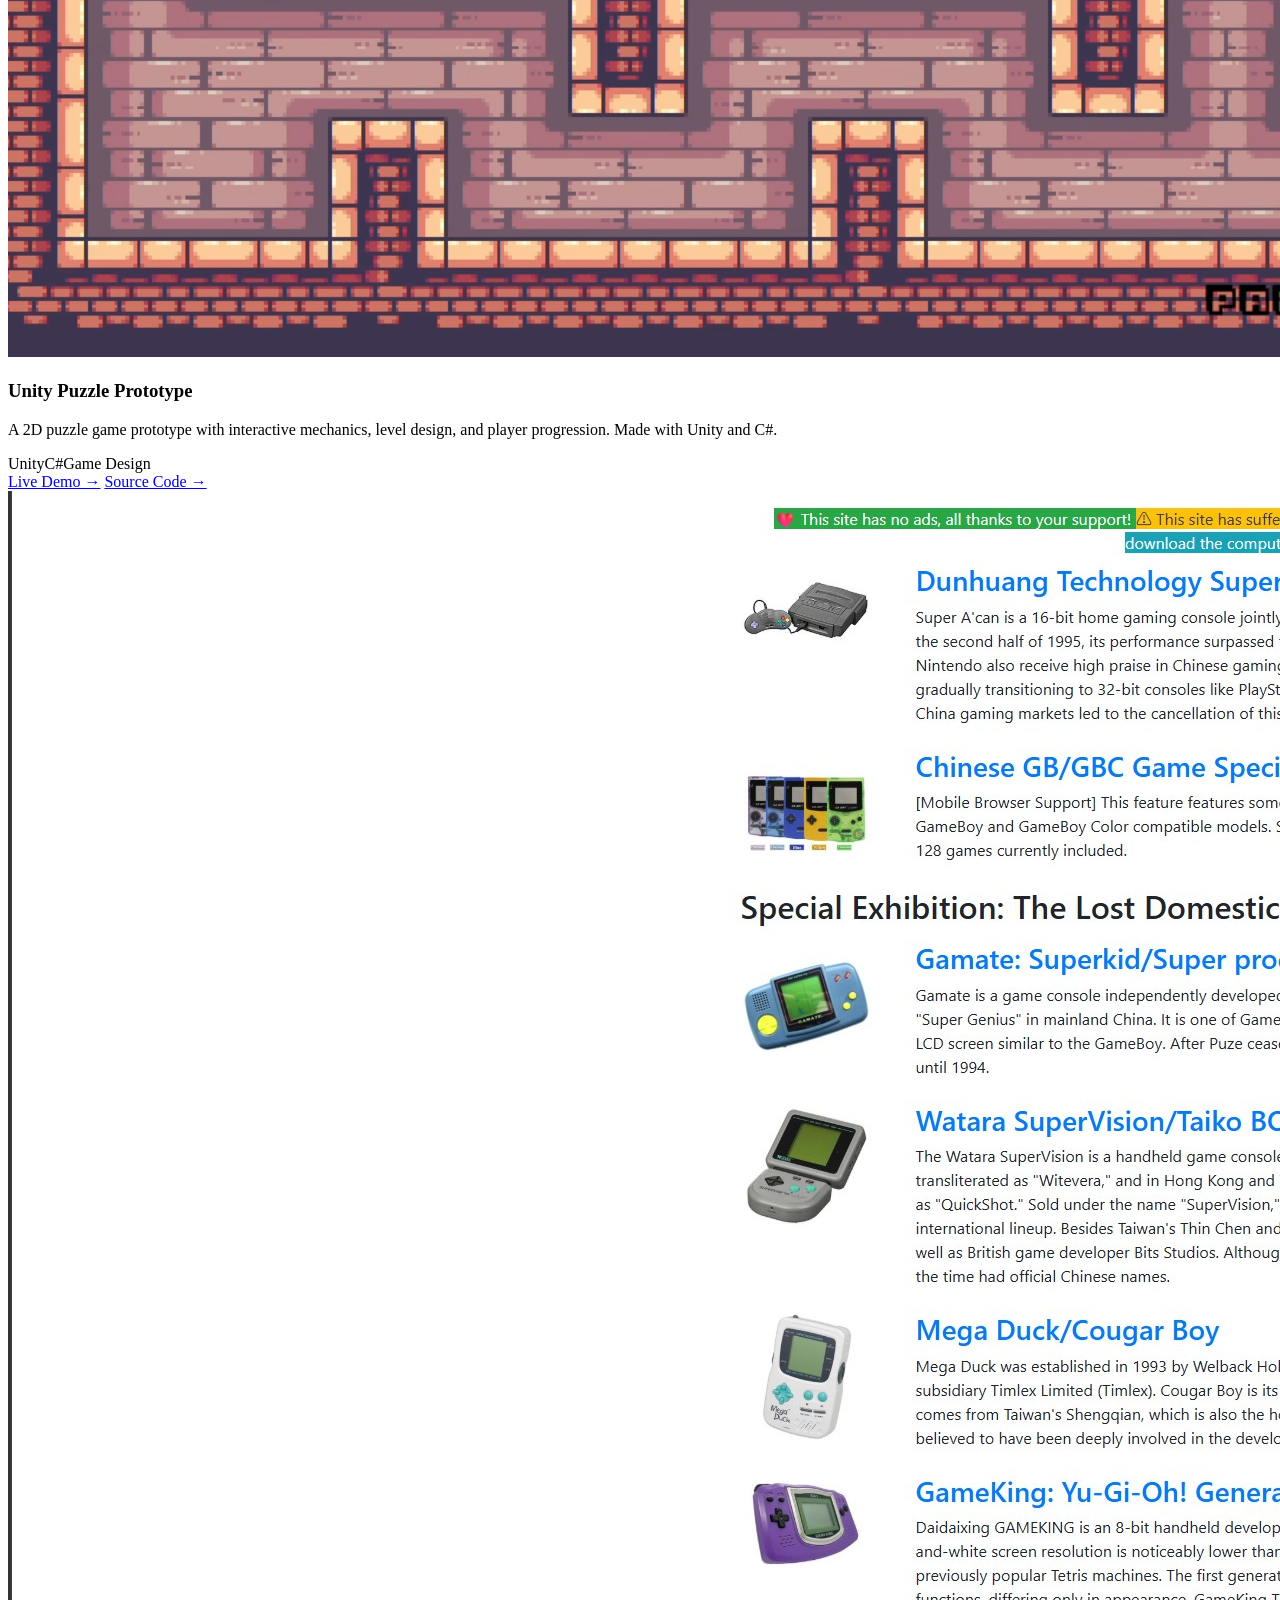
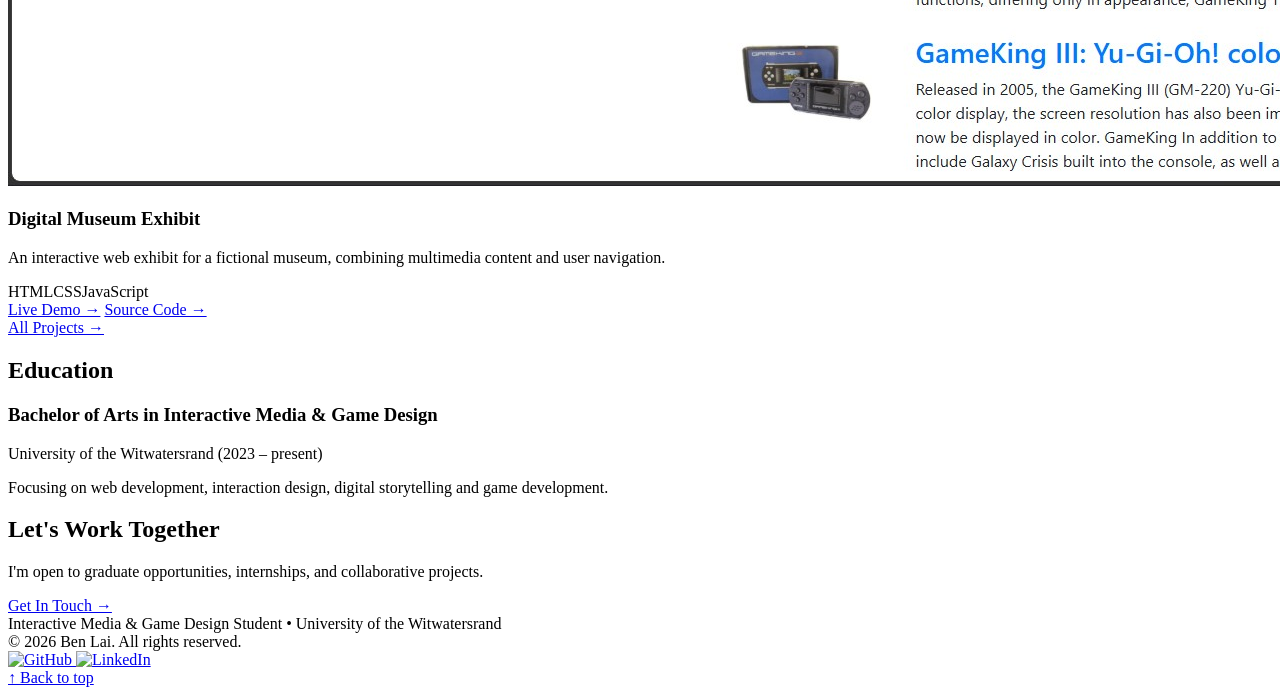
==== commit 1fcc68a3: "/portfolio/" ====
--- a/index.html
+++ b/index.html
@@ -14,7 +14,7 @@
       href="https://fonts.googleapis.com/css2?family=Inter:opsz,wght@14..32,300..700&family=Roboto:wght@300;400;500;700&display=swap"
       rel="stylesheet"
     />
-    <link rel="stylesheet" href="css/style.css" />
+    <link rel="stylesheet" href="/portfolio/css/style.css" />
   </head>
   <body>
     <div id="nav-placeholder"></div>
@@ -34,10 +34,10 @@
               Witwatersrand.
             </p>
             <div class="hero-buttons">
-              <a href="pages/projects.html" class="btn btn-primary"
+              <a href="/portfolio/pages/projects.html" class="btn btn-primary"
                 >View My Work →</a
               >
-              <a href="pages/contact.html" class="btn btn-secondary"
+              <a href="/portfolio/pages/contact.html" class="btn btn-secondary"
                 >Contact Me</a
               >
             </div>
@@ -48,7 +48,7 @@
           </div>
           <div class="hero-image">
             <img
-              src="assets/images/hero.jpg"
+              src="/portfolio/assets/images/hero.jpg"
               alt="Abstract geometric composition representing code and creativity"
               loading="eager"
             />
@@ -71,7 +71,7 @@
             experiences that combine creativity, usability, and technical
             problem‑solving.
           </p>
-          <a href="pages/about.html" class="btn-outline"
+          <a href="/portfolio/pages/about.html" class="btn-outline"
             >Learn More About Me →</a
           >
         </div>
@@ -208,11 +208,11 @@
         <div class="container">
           <div class="section-header">
             <h2>Featured Projects</h2>
-            <a href="pages/projects.html" class="view-all">View All →</a>
+            <a href="/portfolio/pages/projects.html" class="view-all">View All →</a>
           </div>
           <div class="project-grid" id="featured-grid"></div>
           <div class="mobile-view-all">
-            <a href="pages/projects.html" class="btn-outline">All Projects →</a>
+            <a href="/portfolio/pages/projects.html" class="btn-outline">All Projects →</a>
           </div>
         </div>
       </section>
@@ -240,7 +240,7 @@
             I'm open to graduate opportunities, internships, and collaborative
             projects.
           </p>
-          <a href="pages/contact.html" class="btn btn-light">Get In Touch →</a>
+          <a href="/portfolio/pages/contact.html" class="btn btn-light">Get In Touch →</a>
         </div>
       </section>
     </main>
@@ -264,7 +264,7 @@
               aria-label="GitHub"
             >
               <img
-                src="/assets/images/icons8-github-50.png"
+                src="/portfolio/assets/images/icons8-github-50.png"
                 alt="GitHub"
                 class="social-icon-img"
               />
@@ -276,7 +276,7 @@
               aria-label="LinkedIn"
             >
               <img
-                src="/assets/images/icons8-linkedin-50.png"
+                src="/portfolio/assets/images/icons8-linkedin-50.png"
                 alt="LinkedIn"
                 class="social-icon-img"
               />
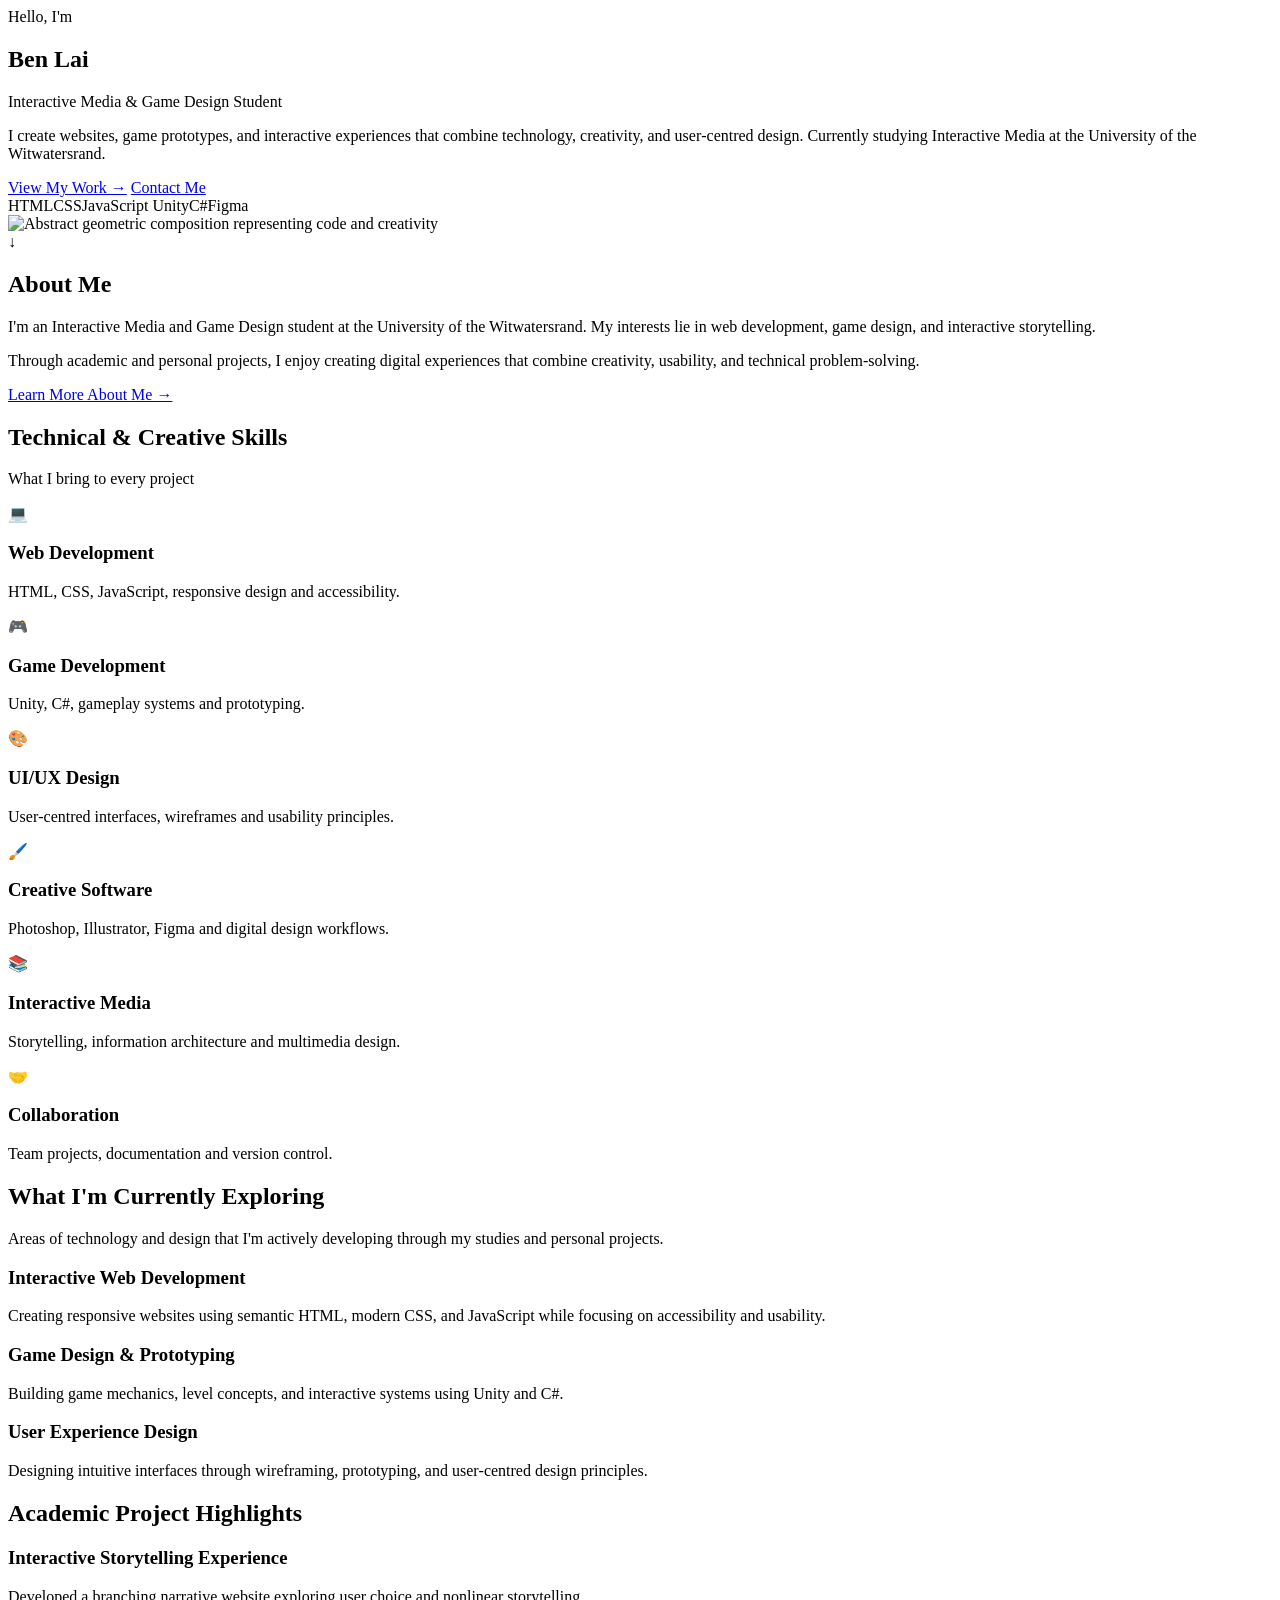
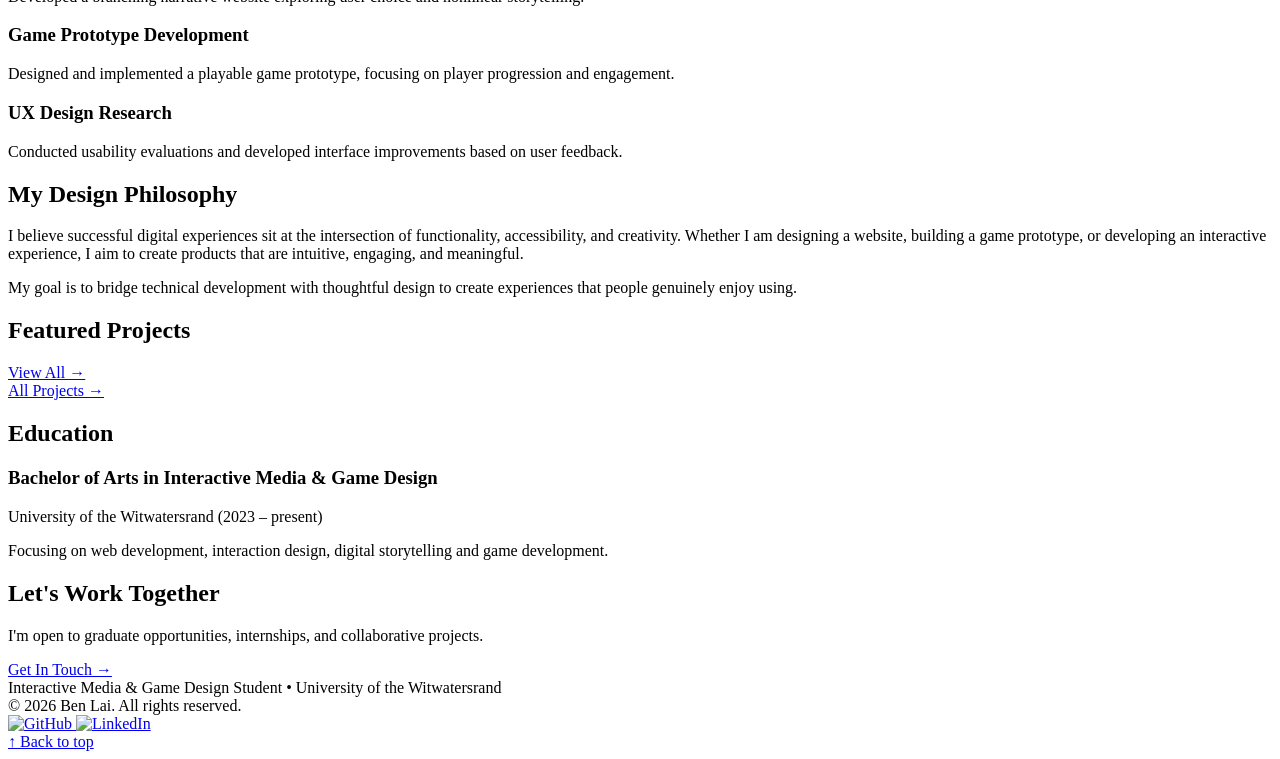
==== commit 2347979b: "fix for deplyment" ====
--- a/index.html
+++ b/index.html
@@ -290,6 +290,6 @@
       </div>
     </footer>
 
-    <script src="js/script.js"></script>
+    <script src="/portfolio/js/script.js"></script>
   </body>
 </html>
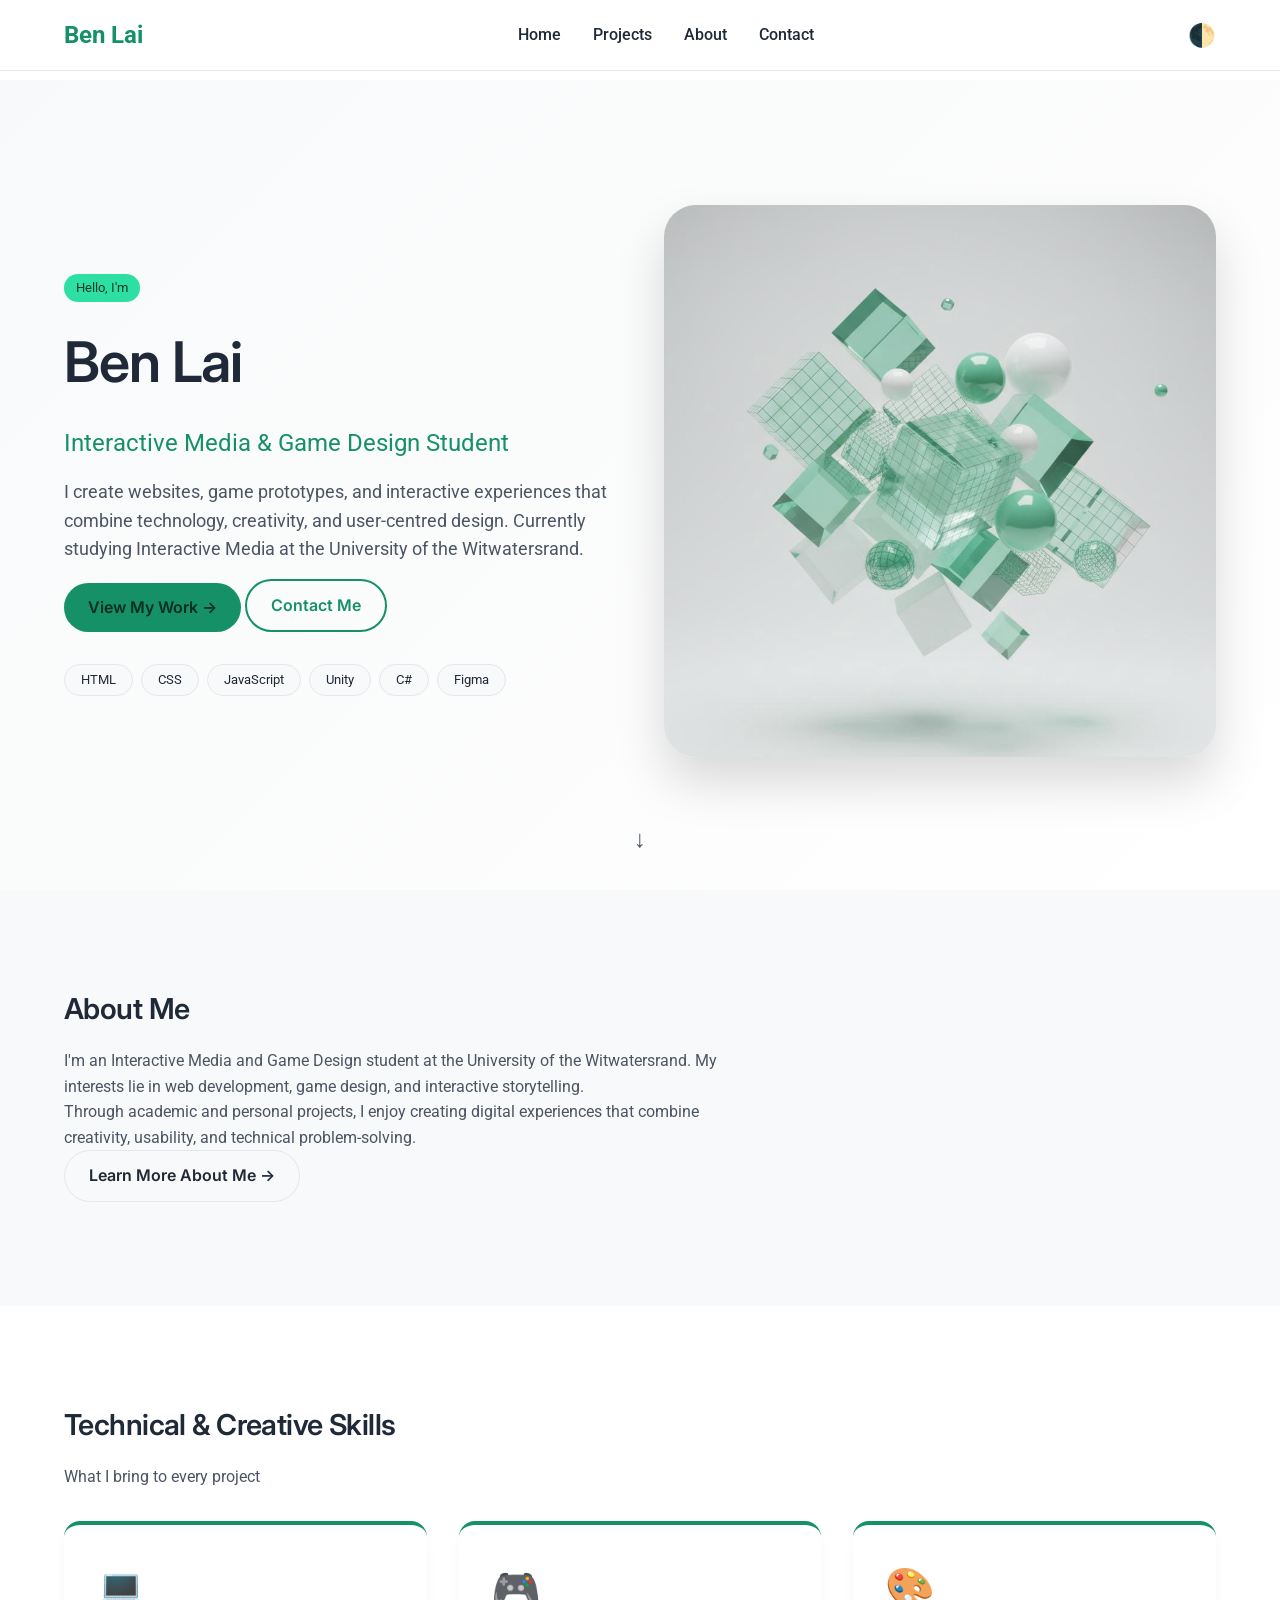
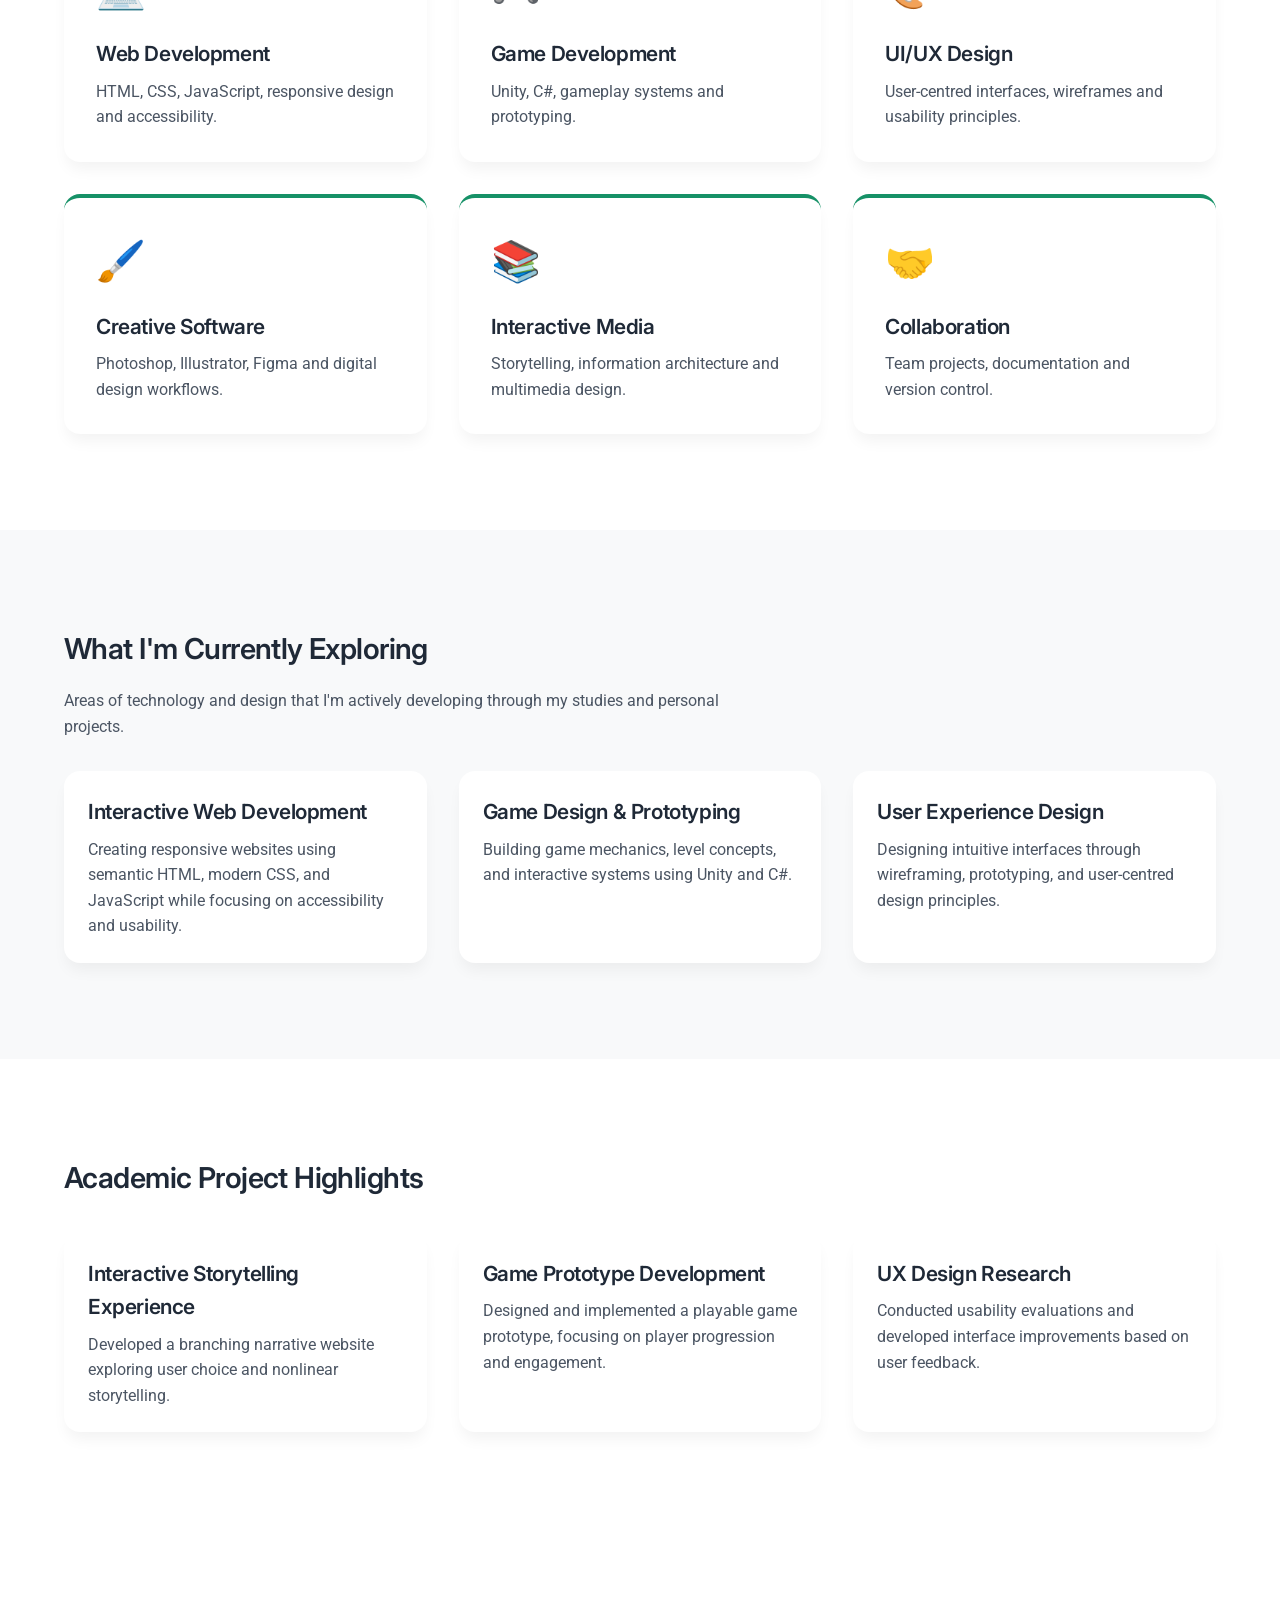
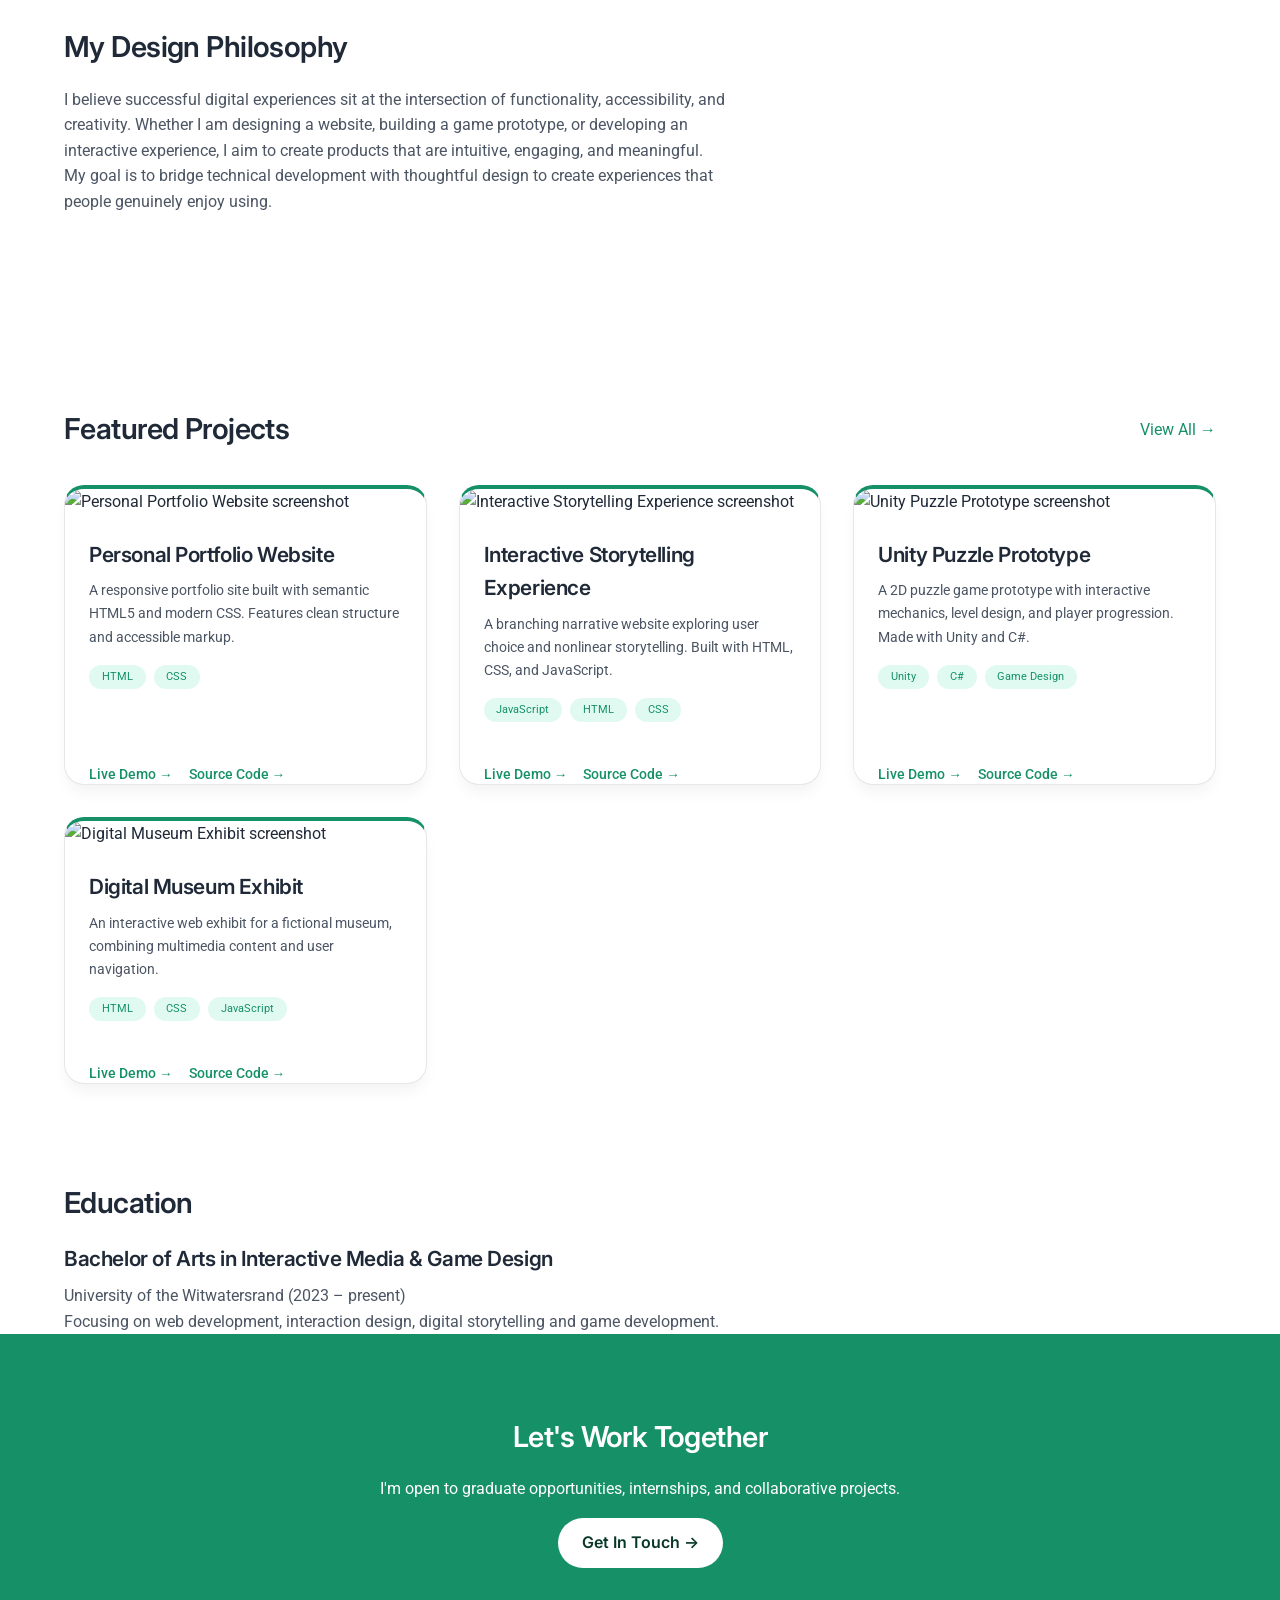
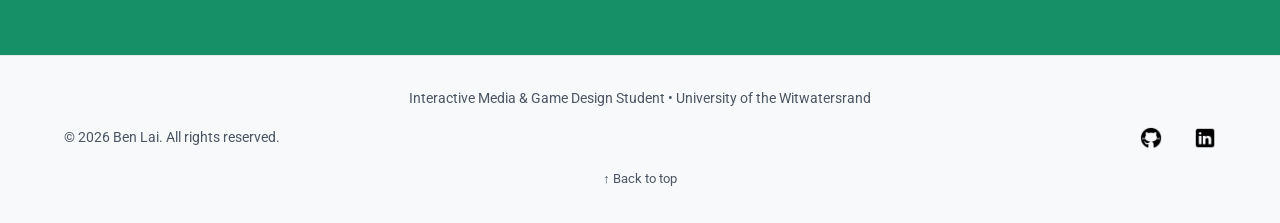
==== commit 6eddd145: "testing relative paths" ====
--- a/index.html
+++ b/index.html
@@ -14,7 +14,7 @@
       href="https://fonts.googleapis.com/css2?family=Inter:opsz,wght@14..32,300..700&family=Roboto:wght@300;400;500;700&display=swap"
       rel="stylesheet"
     />
-    <link rel="stylesheet" href="/portfolio/css/style.css" />
+    <link rel="stylesheet" href="css/style.css" />
   </head>
   <body>
     <div id="nav-placeholder"></div>
@@ -34,10 +34,10 @@
               Witwatersrand.
             </p>
             <div class="hero-buttons">
-              <a href="/portfolio/pages/projects.html" class="btn btn-primary"
+              <a href="pages/projects.html" class="btn btn-primary"
                 >View My Work →</a
               >
-              <a href="/portfolio/pages/contact.html" class="btn btn-secondary"
+              <a href="pages/contact.html" class="btn btn-secondary"
                 >Contact Me</a
               >
             </div>
@@ -48,7 +48,7 @@
           </div>
           <div class="hero-image">
             <img
-              src="/portfolio/assets/images/hero.jpg"
+              src="assets/images/hero.jpg"
               alt="Abstract geometric composition representing code and creativity"
               loading="eager"
             />
@@ -71,7 +71,7 @@
             experiences that combine creativity, usability, and technical
             problem‑solving.
           </p>
-          <a href="/portfolio/pages/about.html" class="btn-outline"
+          <a href="pages/about.html" class="btn-outline"
             >Learn More About Me →</a
           >
         </div>
@@ -208,11 +208,11 @@
         <div class="container">
           <div class="section-header">
             <h2>Featured Projects</h2>
-            <a href="/portfolio/pages/projects.html" class="view-all">View All →</a>
+            <a href="pages/projects.html" class="view-all">View All →</a>
           </div>
           <div class="project-grid" id="featured-grid"></div>
           <div class="mobile-view-all">
-            <a href="/portfolio/pages/projects.html" class="btn-outline">All Projects →</a>
+            <a href="pages/projects.html" class="btn-outline">All Projects →</a>
           </div>
         </div>
       </section>
@@ -240,7 +240,7 @@
             I'm open to graduate opportunities, internships, and collaborative
             projects.
           </p>
-          <a href="/portfolio/pages/contact.html" class="btn btn-light">Get In Touch →</a>
+          <a href="pages/contact.html" class="btn btn-light">Get In Touch →</a>
         </div>
       </section>
     </main>
@@ -264,7 +264,7 @@
               aria-label="GitHub"
             >
               <img
-                src="/portfolio/assets/images/icons8-github-50.png"
+                src="assets/images/icons8-github-50.png"
                 alt="GitHub"
                 class="social-icon-img"
               />
@@ -276,7 +276,7 @@
               aria-label="LinkedIn"
             >
               <img
-                src="/portfolio/assets/images/icons8-linkedin-50.png"
+                src="assets/images/icons8-linkedin-50.png"
                 alt="LinkedIn"
                 class="social-icon-img"
               />
@@ -290,6 +290,6 @@
       </div>
     </footer>
 
-    <script src="/portfolio/js/script.js"></script>
+    <script src="js/script.js"></script>
   </body>
 </html>
--- a/css/style.css
+++ b/css/style.css
@@ -0,0 +1,1166 @@
+/* ---------- RESET & VARIABLES ---------- */
+* {
+  margin: 0;
+  padding: 0;
+  box-sizing: border-box;
+}
+
+:root {
+  --bg-body: #ffffff;
+  --bg-surface: #f8f9fa;
+  --bg-card: #ffffff;
+  --text-primary: #1f2937;
+  --text-secondary: #4b5563;
+  --border: #e5e7eb;
+  --primary: #169167;
+  --primary-dark: #093828;
+  --primary-light: #2edfa3;
+  --shadow: 0 10px 15px -3px rgba(0, 0, 0, 0.05);
+  --font-heading: "Inter", sans-serif;
+  --font-body: "Roboto", sans-serif;
+  --transition: 0.2s ease;
+  --section-space: 6rem;
+  --section-space-small: 4rem;
+}
+
+[data-theme="dark"] {
+  --bg-body: #252d32;
+  --bg-surface: #2c333a;
+  --bg-card: #252d32;
+  --text-primary: #f1f5f9;
+  --text-secondary: #bcc6cd;
+  --border: #334155;
+  --shadow: 0 10px 15px -3px rgba(0, 0, 0, 0.3);
+}
+
+body {
+  background: var(--bg-body);
+  color: var(--text-primary);
+  font-family: var(--font-body);
+  line-height: 1.6;
+  transition:
+    background var(--transition),
+    color var(--transition);
+}
+
+.container {
+  max-width: 1200px;
+  margin: 0 auto;
+  padding: 0 24px;
+}
+
+/* Typography readability */
+p {
+  max-width: 75ch;
+  color: var(--text-secondary);
+}
+
+@media (max-width: 768px) {
+  .container {
+    padding: 0 16px;
+  }
+}
+
+h1,
+h2,
+h3 {
+  font-family: var(--font-heading);
+  font-weight: 600;
+  letter-spacing: -0.02em;
+  color: var(--text-primary);
+}
+
+h1 {
+  font-size: clamp(2rem, 5vw, 3.5rem);
+  margin-bottom: 1rem;
+}
+h2 {
+  font-size: 1.8rem;
+  margin-bottom: 1rem;
+}
+h3 {
+  font-size: 1.3rem;
+  margin-bottom: 0.5rem;
+}
+
+a {
+  color: var(--primary);
+  text-decoration: none;
+  transition: color 0.2s;
+}
+a:hover {
+  color: var(--primary-dark);
+}
+
+/* Accessibility focus states */
+a:focus,
+button:focus,
+input:focus,
+textarea:focus {
+  outline: 3px solid var(--primary);
+  outline-offset: 2px;
+}
+
+/* ---------- NAVIGATION (glass effect) ---------- */
+.main-nav {
+  position: fixed;
+  top: 0;
+  left: 0;
+  width: 100%;
+  background: rgba(255, 255, 255, 0.85);
+  backdrop-filter: blur(12px);
+  border-bottom: 1px solid var(--border);
+  padding: 1rem 0;
+  top: 0;
+  z-index: 1000;
+}
+
+[data-theme="dark"] .main-nav {
+  background: #252d32;
+}
+
+body {
+  padding-top: 80px;
+}
+
+/* On mobile, reduce padding */
+@media (max-width: 768px) {
+  body {
+    padding-top: 70px;
+  }
+}
+
+.nav-container {
+  display: flex;
+  justify-content: space-between;
+  align-items: center;
+  flex-wrap: wrap;
+  gap: 1rem;
+}
+.logo a {
+  font-size: 1.5rem;
+  font-weight: 700;
+  color: var(--primary);
+}
+.nav-links {
+  display: flex;
+  gap: 2rem;
+  list-style: none;
+}
+.nav-links a {
+  font-weight: 500;
+  color: var(--text-primary);
+}
+.nav-links a.active {
+  color: var(--primary);
+  border-bottom: 2px solid var(--primary);
+}
+.theme-toggle {
+  background: none;
+  border: none;
+  font-size: 1.4rem;
+  cursor: pointer;
+  color: var(--text-primary);
+}
+
+/* ---------- BUTTONS (with shadow) ---------- */
+.btn,
+.btn-primary,
+.btn-secondary,
+.btn-outline {
+  position: relative;
+  overflow: hidden;
+  display: inline-block;
+  padding: 12px 24px;
+  border-radius: 40px;
+  font-weight: 600;
+  transition: all 0.3s ease;
+  cursor: pointer;
+  border: none;
+  font-family: var(--font-heading);
+}
+.btn-primary {
+  background: var(--primary);
+  color: #0a2e1f;
+}
+.btn-primary:hover:not(:disabled) {
+  background: var(--primary-dark);
+  transform: translateY(-3px);
+  box-shadow: 0 12px 24px rgba(46, 223, 163, 0.3);
+}
+.btn-secondary {
+  background: transparent;
+  border: 2px solid var(--primary);
+  color: var(--primary);
+}
+.btn-secondary:hover {
+  background: var(--primary);
+  color: white;
+  transform: translateY(-2px);
+}
+.btn-outline {
+  border: 1px solid var(--border);
+  background: transparent;
+  color: var(--text-primary);
+}
+.btn-light {
+  background: white;
+  color: var(--primary);
+}
+
+/* ---------- HERO (reduced height) ---------- */
+.hero {
+  min-height: 90vh;
+  display: flex;
+  align-items: center;
+  background: linear-gradient(
+    135deg,
+    var(--bg-surface) 0%,
+    var(--bg-body) 100%
+  );
+  position: relative;
+}
+.hero .container {
+  display: flex;
+  flex-wrap: wrap;
+  gap: 3rem;
+  align-items: center;
+}
+.hero-content {
+  flex: 1;
+}
+.hero-image {
+  flex: 1;
+  text-align: center;
+}
+.hero-image img {
+  max-width: 100%;
+  border-radius: 2rem;
+  box-shadow: 0 25px 50px rgba(0, 0, 0, 0.15);
+  transition: transform 0.4s ease;
+}
+.hero-image img:hover {
+  transform: scale(1.03);
+}
+.hero-badge {
+  display: inline-block;
+  background: var(--primary-light);
+  color: var(--primary-dark);
+  padding: 4px 12px;
+  border-radius: 40px;
+  font-size: 0.8rem;
+  margin-bottom: 1rem;
+}
+.hero-subtitle {
+  font-size: 1.5rem;
+  color: var(--primary);
+  margin-bottom: 1rem;
+}
+.hero-description {
+  font-size: 1.1rem;
+  margin: 1rem 0;
+  color: var(--text-secondary);
+}
+.tech-stack {
+  display: flex;
+  flex-wrap: wrap;
+  gap: 0.5rem;
+  margin-top: 1.5rem;
+}
+.tech-stack span {
+  background: var(--bg-surface);
+  border: 1px solid var(--border);
+  padding: 0.3rem 1rem;
+  border-radius: 30px;
+  font-size: 0.8rem;
+}
+.scroll-indicator {
+  position: absolute;
+  bottom: 2rem;
+  left: 50%;
+  transform: translateX(-50%);
+  animation: bounce 1.5s infinite;
+  color: var(--text-secondary);
+  font-size: 1.5rem;
+}
+@keyframes bounce {
+  0%,
+  100% {
+    transform: translateX(-50%) translateY(0);
+  }
+  50% {
+    transform: translateX(-50%) translateY(10px);
+  }
+}
+
+/* ---------- SKILLS & CARDS (with border-top) ---------- */
+.skills,
+.featured,
+.skills-detail,
+.timeline,
+.contact-section,
+.contact-intro,
+.availability,
+.faq,
+.about-cta,
+.projects-cta,
+.beyond-code {
+  padding: var(--section-space) 0;
+}
+.skills-grid {
+  display: grid;
+  grid-template-columns: repeat(auto-fit, minmax(280px, 1fr));
+  gap: 2rem;
+  margin-top: 2rem;
+}
+.skill-card {
+  background: var(--bg-card);
+  padding: 2rem;
+  border-radius: 1rem;
+  border-top: 4px solid var(--primary);
+  box-shadow: var(--shadow);
+  transition: all 0.3s ease;
+}
+.skill-card:hover {
+  transform: translateY(-8px);
+  box-shadow: 0 20px 35px rgba(0, 0, 0, 0.08);
+}
+.skill-icon {
+  font-size: 2.5rem;
+  margin-bottom: 1rem;
+}
+
+/* ---------- PROJECT GRID (polished cards) ---------- */
+.project-grid {
+  display: grid;
+  grid-template-columns: repeat(auto-fill, minmax(300px, 1fr));
+  gap: 2rem;
+  margin-top: 2rem;
+}
+.project-card {
+  background: var(--bg-card);
+  border-radius: 1.25rem;
+  overflow: hidden;
+  box-shadow: var(--shadow);
+  border: 1px solid var(--border);
+  border-top: 4px solid var(--primary);
+  transition: all 0.3s ease;
+}
+.project-card:hover {
+  transform: translateY(-10px);
+  box-shadow: 0 20px 40px rgba(0, 0, 0, 0.12);
+}
+.project-card img {
+  width: 100%;
+  height: 200px;
+  object-fit: cover;
+}
+.project-card .content {
+  padding: 1.5rem;
+  display: flex;
+  flex-direction: column;
+  height: 100%;
+}
+.project-card h3 {
+  margin-bottom: 0.5rem;
+}
+.project-card p {
+  color: var(--text-secondary);
+  font-size: 0.9rem;
+  margin-bottom: 1rem;
+}
+.tech-tags {
+  display: flex;
+  flex-wrap: wrap;
+  gap: 0.5rem;
+  margin-bottom: 1rem;
+}
+.tech-tag {
+  background: rgba(46, 223, 163, 0.15);
+  padding: 0.2rem 0.8rem;
+  border-radius: 30px;
+  font-size: 0.7rem;
+  color: var(--primary);
+}
+.project-links {
+  display: flex;
+  gap: 1rem;
+  margin-top: auto;
+}
+.project-links a {
+  font-size: 0.85rem;
+  font-weight: 500;
+}
+
+/* ---------- FILTER BUTTONS ---------- */
+.filter-buttons {
+  display: flex;
+  justify-content: center;
+  flex-wrap: wrap;
+  gap: 0.8rem;
+  margin-bottom: 2rem;
+}
+.filter-btn {
+  background: var(--bg-surface);
+  border: 1px solid var(--border);
+  padding: 0.5rem 1.2rem;
+  border-radius: 40px;
+  cursor: pointer;
+  font-weight: 500;
+  color: var(--text-primary);
+}
+.filter-btn.active {
+  background: var(--primary);
+  color: #0a2e1f;
+  border-color: var(--primary);
+}
+
+/* ---------- PAGE HEADERS ---------- */
+.page-header {
+  padding: 7rem 0 4rem;
+  text-align: center;
+  background: var(--bg-surface);
+}
+.page-header p {
+  margin: 0 auto;
+  color: var(--text-secondary);
+}
+
+.section-header {
+  display: flex;
+  justify-content: space-between;
+  align-items: center;
+  margin-bottom: 2rem;
+}
+.section-header h2 {
+  margin-bottom: 0;
+}
+
+/* ---------- ABOUT PAGE ---------- */
+.about-hero {
+  padding: 4rem 0;
+}
+.about-grid {
+  display: flex;
+  flex-wrap: wrap;
+  gap: 3rem;
+  align-items: center;
+}
+.about-image {
+  flex: 1;
+  text-align: center;
+}
+.about-image img {
+  max-width: 280px;
+  border-radius: 1rem;
+  box-shadow: var(--shadow);
+}
+.about-text {
+  flex: 2;
+  max-width: 700px;
+}
+.about-tagline {
+  font-size: 1.2rem;
+  color: var(--primary);
+  margin-bottom: 1rem;
+}
+.location {
+  margin-top: 1rem;
+  display: inline-block;
+  background: var(--bg-surface);
+  padding: 0.3rem 1rem;
+  border-radius: 30px;
+}
+.timeline-vertical {
+  position: relative;
+  margin-top: 2rem;
+  padding-left: 2rem;
+}
+.timeline-vertical::before {
+  content: "";
+  position: absolute;
+  left: 8px;
+  top: 0;
+  bottom: 0;
+  width: 2px;
+  background: var(--primary);
+}
+.timeline-item {
+  margin-bottom: 2rem;
+  position: relative;
+  padding-bottom: 1rem;
+}
+.timeline-item::before {
+  content: "";
+  position: absolute;
+  left: -2rem;
+  top: 0.5rem;
+  width: 12px;
+  height: 12px;
+  border-radius: 50%;
+  background: var(--primary);
+  border: 2px solid var(--bg-body);
+}
+.timeline-year {
+  font-weight: 700;
+  color: var(--primary);
+  display: inline-block;
+  margin-bottom: 0.25rem;
+}
+.timeline-item h3 {
+  margin-bottom: 0.25rem;
+}
+
+/* ---------- CONTACT PAGE ---------- */
+.contact-grid {
+  display: grid;
+  grid-template-columns: 1fr 0.8fr;
+  gap: 3rem;
+}
+.form-group {
+  margin-bottom: 1.2rem;
+}
+label {
+  display: block;
+  margin-bottom: 0.4rem;
+  font-weight: 500;
+}
+input,
+textarea {
+  width: 100%;
+  padding: 0.75rem;
+  background: var(--bg-surface);
+  border: 1px solid var(--border);
+  border-radius: 0.5rem;
+  color: var(--text-primary);
+}
+.error-message {
+  color: #e5484d;
+  font-size: 0.75rem;
+  margin-top: 0.25rem;
+}
+.form-feedback {
+  margin-top: 1rem;
+  font-weight: 500;
+}
+.info-item {
+  display: flex;
+  gap: 1rem;
+  margin-bottom: 1.5rem;
+}
+.info-icon {
+  font-size: 1.4rem;
+}
+.social-links {
+  margin-top: 2rem;
+}
+.social-links a {
+  display: inline-block;
+  margin-right: 1rem;
+  font-weight: 500;
+}
+
+/* ---------- CTA SECTIONS ---------- */
+.cta,
+.about-cta,
+.projects-cta,
+.contact-cta {
+  background: var(--primary);
+  text-align: center;
+  padding: 5rem 0;
+}
+.cta h2,
+.cta p,
+.about-cta h2,
+.about-cta p,
+.projects-cta h2,
+.projects-cta p,
+.contact-cta h2,
+.contact-cta p {
+  color: white;
+}
+.cta p,
+.about-cta p,
+.projects-cta p,
+.contact-cta p {
+  margin-left: auto;
+  margin-right: auto;
+  text-align: center;
+}
+.cta .btn-light,
+.about-cta .btn-primary,
+.projects-cta .btn-primary,
+.contact-cta .btn-primary {
+  background: white;
+  color: var(--primary-dark);
+  margin-top: 1rem;
+}
+.cta .btn-light:hover,
+.about-cta .btn-primary:hover,
+.projects-cta .btn-primary:hover,
+.contact-cta .btn-primary:hover {
+  transform: translateY(-2px);
+}
+
+/* ---------- FOOTER ---------- */
+footer {
+  background: var(--bg-surface);
+  border-top: 1px solid var(--border);
+  padding: 2rem 0;
+}
+
+.footer-row {
+  display: flex;
+  justify-content: space-between;
+  align-items: center;
+  flex-wrap: wrap;
+  gap: 1rem;
+  margin-bottom: 1rem;
+}
+
+.footer-copyright {
+  font-size: 0.9rem;
+  color: var(--text-secondary);
+}
+
+.footer-social a {
+  margin-left: 1rem;
+  font-size: 0.9rem;
+  color: var(--text-secondary);
+  transition: color 0.2s;
+}
+.footer-social a:hover {
+  color: var(--primary);
+}
+
+.footer-info {
+  text-align: center;
+  font-size: 0.85rem;
+  color: var(--text-secondary);
+  margin-bottom: 1rem;
+}
+
+.footer-back {
+  text-align: center;
+}
+.back-to-top {
+  font-size: 0.8rem;
+  color: var(--text-secondary);
+}
+.back-to-top:hover {
+  color: var(--primary);
+}
+/* Mobile footer rearrangement for screens < 424px */
+@media (max-width: 423px) {
+  footer .container {
+    display: flex;
+    flex-direction: column;
+    gap: 1rem;
+    text-align: center;
+  }
+
+  .footer-info {
+    order: 1;
+    margin-bottom: 0;
+  }
+
+  .footer-row {
+    order: 2;
+    display: flex;
+    flex-direction: column;
+    gap: 0.5rem;
+    justify-content: center;
+  }
+
+  .footer-row .footer-social {
+    order: 1;
+  }
+
+  .footer-row .footer-copyright {
+    order: 2;
+  }
+
+  .footer-back {
+    order: 3;
+  }
+
+  /* Optional: keep social links inline */
+  .footer-social a {
+    margin: 0 0.75rem;
+  }
+}
+/* ---------- NEW SECTIONS (Home, Projects, About, Contact) ---------- */
+.about-preview,
+.current-focus,
+.academic-projects,
+.philosophy,
+.creative-interests,
+.currently-learning,
+.approach,
+.career-goals,
+.beyond-code,
+.contact-intro,
+.availability,
+.faq {
+  padding: var(--section-space) 0;
+}
+.about-preview,
+.creative-interests,
+.contact-intro,
+.faq,
+.current-focus {
+  background: var(--bg-surface);
+}
+.focus-grid,
+.project-highlights,
+.interest-grid,
+.interests-grid,
+.categories-grid,
+.process-grid,
+.future-grid {
+  display: grid;
+  grid-template-columns: repeat(auto-fit, minmax(240px, 1fr));
+  gap: 2rem;
+  margin-top: 2rem;
+}
+.focus-grid article,
+.project-highlights article,
+.interest-grid article,
+.interests-grid article,
+.categories-grid article,
+.process-grid article,
+.future-grid article {
+  background: var(--bg-card);
+  padding: 1.5rem;
+  border-radius: 1rem;
+  box-shadow: var(--shadow);
+  transition: all 0.3s ease;
+}
+.focus-grid article:hover,
+.project-highlights article:hover,
+.interest-grid article:hover,
+.interests-grid article:hover,
+.categories-grid article:hover,
+.process-grid article:hover,
+.future-grid article:hover {
+  transform: translateY(-4px);
+}
+.section-label {
+  display: inline-block;
+  font-size: 0.85rem;
+  text-transform: uppercase;
+  letter-spacing: 0.1em;
+  color: var(--primary);
+  margin-bottom: 1rem;
+}
+.featured-project {
+  padding: 5rem 0;
+  background: var(--bg-surface);
+}
+.featured-content {
+  display: flex;
+  flex-wrap: wrap;
+  gap: 3rem;
+  align-items: center;
+}
+.featured-text {
+  flex: 2;
+}
+.featured-text ul {
+  margin-top: 1rem;
+  list-style: disc;
+  padding-left: 1.5rem;
+  color: var(--text-secondary);
+}
+.featured-image {
+  flex: 1;
+}
+.featured-image img {
+  width: 100%;
+  border-radius: 1rem;
+  box-shadow: var(--shadow);
+}
+.technologies {
+  padding: 5rem 0;
+  background: var(--bg-surface);
+}
+.tech-list {
+  display: flex;
+  flex-wrap: wrap;
+  gap: 0.8rem;
+  margin-top: 1.5rem;
+}
+.tech-list span {
+  background: var(--bg-card);
+  border: 1px solid var(--border);
+  padding: 0.4rem 1rem;
+  border-radius: 40px;
+  font-size: 0.9rem;
+  transition: all 0.2s;
+}
+.tech-list span:hover {
+  border-color: var(--primary);
+  color: var(--primary);
+}
+.faq details {
+  background: var(--bg-card);
+  border: 1px solid var(--border);
+  border-radius: 0.75rem;
+  padding: 1rem;
+  margin-bottom: 1rem;
+}
+.faq summary {
+  font-weight: 600;
+  cursor: pointer;
+  color: var(--text-primary);
+}
+.faq p {
+  margin-top: 0.75rem;
+  padding-left: 1rem;
+}
+
+/* ---------- RESPONSIVE ---------- */
+@media (max-width: 768px) {
+  .skills-grid,
+  .focus-grid,
+  .project-highlights,
+  .interest-grid,
+  .interests-grid,
+  .categories-grid,
+  .process-grid,
+  .future-grid 
+  
+  {
+    grid-template-columns: 1fr;
+    
+  }
+  .contact-grid {
+    grid-template-columns: 1fr;
+  }
+  .nav-links {
+    gap: 1rem;
+    flex-wrap: wrap;
+    justify-content: center;
+  }
+  .section-header {
+    flex-direction: column;
+    text-align: center;
+  }
+  .view-all {
+    display: none;
+  }
+  .mobile-view-all {
+    display: block;
+    text-align: center;
+    margin-top: 2rem;
+  }
+  .featured-content {
+    flex-direction: column;
+  }
+  .skills,
+  .featured,
+  .skills-detail,
+  .timeline,
+  .contact-section,
+  .contact-intro,
+  .availability,
+  .faq,
+  .about-cta,
+  .projects-cta,
+  .beyond-code {
+    padding: var(--section-space-small) 0;
+  }
+  .page-header {
+    padding: 5rem 0 2rem;
+  }
+  .about-hero {
+    padding: 2rem 0;
+  }
+  .about-grid {
+    flex-direction: column;
+    text-align: center;
+    gap: 1.5rem;
+  }
+  .about-image {
+    order: 1;
+  }
+  .about-image img {
+    max-width: 180px;
+    width: 70%;
+    margin: 0 auto;
+  }
+  .about-text {
+    order: 2;
+    max-width: 100%;
+  }
+  .about-text h1 {
+    font-size: 1.8rem;
+    margin-bottom: 0.5rem;
+  }
+  .about-tagline {
+    font-size: 1rem;
+    margin-bottom: 0.75rem;
+  }
+  .about-text p {
+    font-size: 0.9rem;
+    line-height: 1.5;
+    margin-bottom: 0.75rem;
+  }
+  .location {
+    display: inline-block;
+    margin-top: 0.5rem;
+    font-size: 0.85rem;
+  }
+}
+@media (min-width: 769px) {
+  .mobile-view-all {
+    display: none;
+  }
+}
+
+/* Mobile hero improvements */
+@media (max-width: 768px) {
+  .hero {
+    min-height: auto;
+    padding: 6rem 0 4rem;
+  }
+
+  .hero .container {
+    flex-direction: column;
+    text-align: center;
+    gap: 2rem;
+  }
+
+  .hero-content {
+    order: 2;
+  }
+
+  .hero-image {
+    order: 1;
+    margin-bottom: 1rem;
+  }
+
+  .hero-image img {
+    max-width: 80%;
+    margin: 0 auto;
+  }
+
+  .hero-badge {
+    font-size: 0.75rem;
+  }
+
+  h1 {
+    font-size: 2rem;
+  }
+
+  .hero-subtitle {
+    font-size: 1.2rem;
+  }
+
+  .hero-description {
+    font-size: 1rem;
+    margin: 1rem 0;
+  }
+
+  .hero-buttons {
+    display: flex;
+    flex-direction: column;
+    gap: 0.8rem;
+    align-items: center;
+  }
+
+  .hero-buttons .btn {
+    width: 80%;
+    text-align: center;
+  }
+
+  .tech-stack {
+    justify-content: center;
+    gap: 0.5rem;
+  }
+
+  .scroll-indicator {
+    display: none; /* hides bouncing arrow on mobile */
+  }
+}
+
+/* ---------- MOBILE MENU STYLES ---------- */
+.hamburger {
+  display: none;
+  flex-direction: column;
+  justify-content: space-around;
+  width: 30px;
+  height: 24px;
+  background: transparent;
+  border: none;
+  cursor: pointer;
+  padding: 0;
+  z-index: 1100;
+}
+
+.hamburger-line {
+  width: 100%;
+  height: 2px;
+  background: var(--text-primary);
+  transition: all 0.3s ease;
+}
+
+.nav-actions {
+  display: flex;
+  align-items: center;
+  gap: 1rem;
+}
+
+.desktop-nav {
+  display: flex;
+}
+
+.mobile-menu {
+  position: fixed;
+  top: 0;
+  right: -100%;
+  width: 80%;
+  max-width: 300px;
+  height: auto;
+  min-height: 100%;
+  background: var(--bg-card);
+  box-shadow: -5px 0 20px rgba(0, 0, 0, 0.1);
+  z-index: 1050;
+  transition: right 0.3s ease;
+  padding: 5rem 2rem 2rem;
+  /* Remove overflow-y: auto */
+  overflow-y: visible;
+  display: flex;
+  flex-direction: column;
+  justify-content: flex-start;
+}
+
+.mobile-menu.open {
+  right: 0;
+}
+
+.mobile-nav-links {
+  list-style: none;
+  display: flex;
+  flex-direction: column;
+  gap: 1.5rem;
+  margin: 0;
+  padding: 0;
+}
+
+.mobile-nav-links a {
+  font-size: 1.2rem;
+  font-weight: 500;
+  color: var(--text-primary);
+  display: block;
+  padding: 0.5rem 0;
+}
+
+.mobile-nav-links a.active {
+  color: var(--primary);
+}
+
+/* Prevent body scroll when menu open, but menu itself doesn't scroll */
+body.menu-open {
+  overflow: hidden;
+}
+
+/* Responsive: show hamburger and hide desktop nav on mobile */
+@media (max-width: 768px) {
+  .desktop-nav {
+    display: none;
+  }
+  .hamburger {
+    display: flex;
+  }
+}
+
+/* Small screens adjustment */
+@media (max-width: 480px) {
+  .mobile-menu {
+    width: 85%;
+    padding: 4rem 1.5rem 1.5rem;
+  }
+  .mobile-nav-links {
+    gap: 1.2rem;
+  }
+}
+/* Floating Back to Top Button */
+.scroll-top-btn {
+  position: fixed;
+  bottom: 2rem;
+  right: 2rem;
+  width: 50px;
+  height: 50px;
+  border-radius: 50%;
+  background-color: var(--primary);
+  color: white;
+  border: none;
+  font-size: 1.8rem;
+  font-weight: bold;
+  cursor: pointer;
+  display: flex;
+  align-items: center;
+  justify-content: center;
+  box-shadow: 0 4px 12px rgba(0, 0, 0, 0.2);
+  transition: all 0.3s ease;
+  z-index: 1100;
+  opacity: 0.9;
+}
+
+.scroll-top-btn:hover {
+  background-color: var(--primary-dark);
+  transform: translateY(-4px);
+  opacity: 1;
+}
+
+/* On mobile, adjust size and position */
+@media (max-width: 768px) {
+  .scroll-top-btn {
+    width: 44px;
+    height: 44px;
+    font-size: 1.5rem;
+    bottom: 1.5rem;
+    right: 1.5rem;
+  }
+}
+
+.footer-social {
+  display: flex;
+  gap: 1rem;
+  align-items: center;
+}
+
+.social-icon-img {
+  width: 22px;
+  height: 22px;
+  display: block;
+  transition:
+    transform 0.2s ease,
+    opacity 0.2s ease;
+  filter: brightness(
+    0.4
+  ); /* makes dark icons look like muted text – optional */
+}
+
+.social-icon-img:hover {
+  transform: translateY(-2px);
+  opacity: 0.8;
+}
+
+/* For dark mode, you might want to invert or adjust brightness */
+[data-theme="dark"] .social-icon-img {
+  filter: brightness(1.2);
+}
+
+/* Larger social icons for the "Connect With Me" section */
+.contact-info .social-links .social-icon-img {
+  width: 36px;
+  height: 36px;
+  transition: transform 0.2s ease;
+}
+
+.contact-info .social-links .social-icon-img:hover {
+  transform: scale(1.1);
+}
+
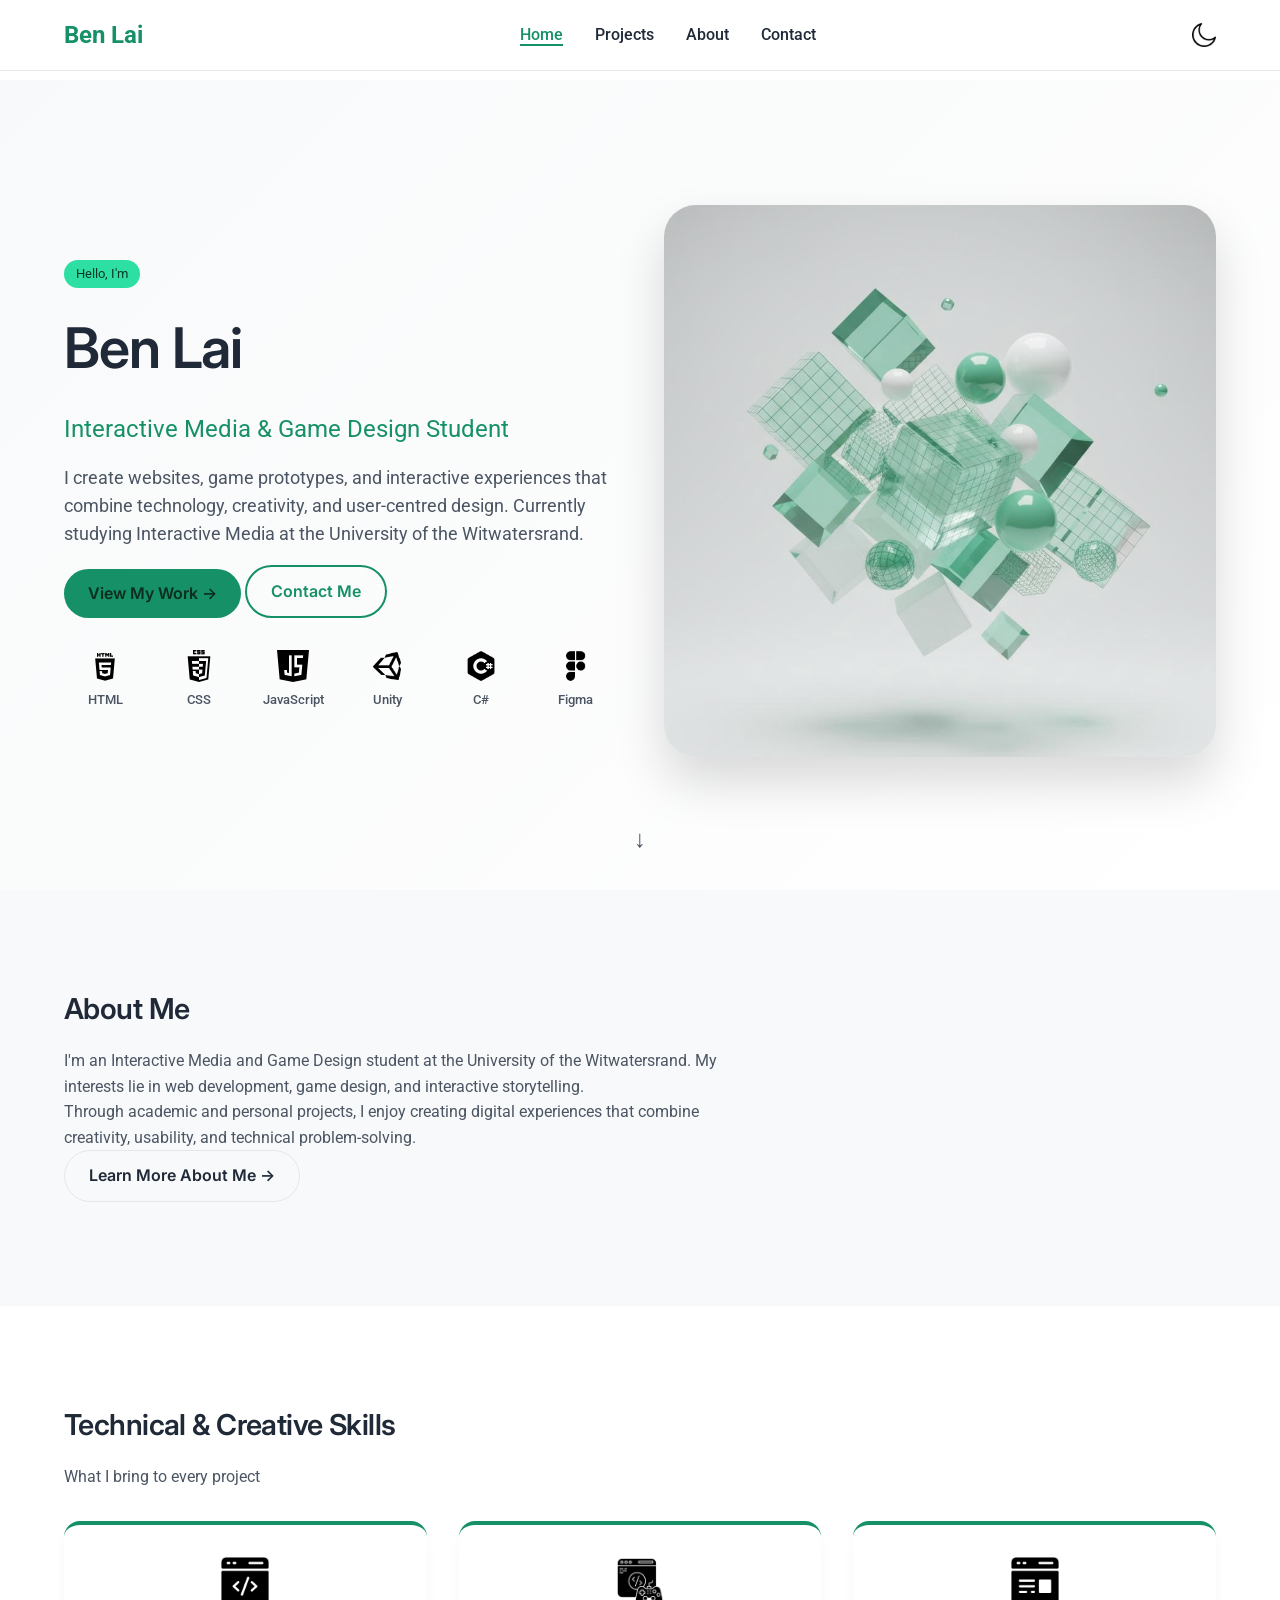
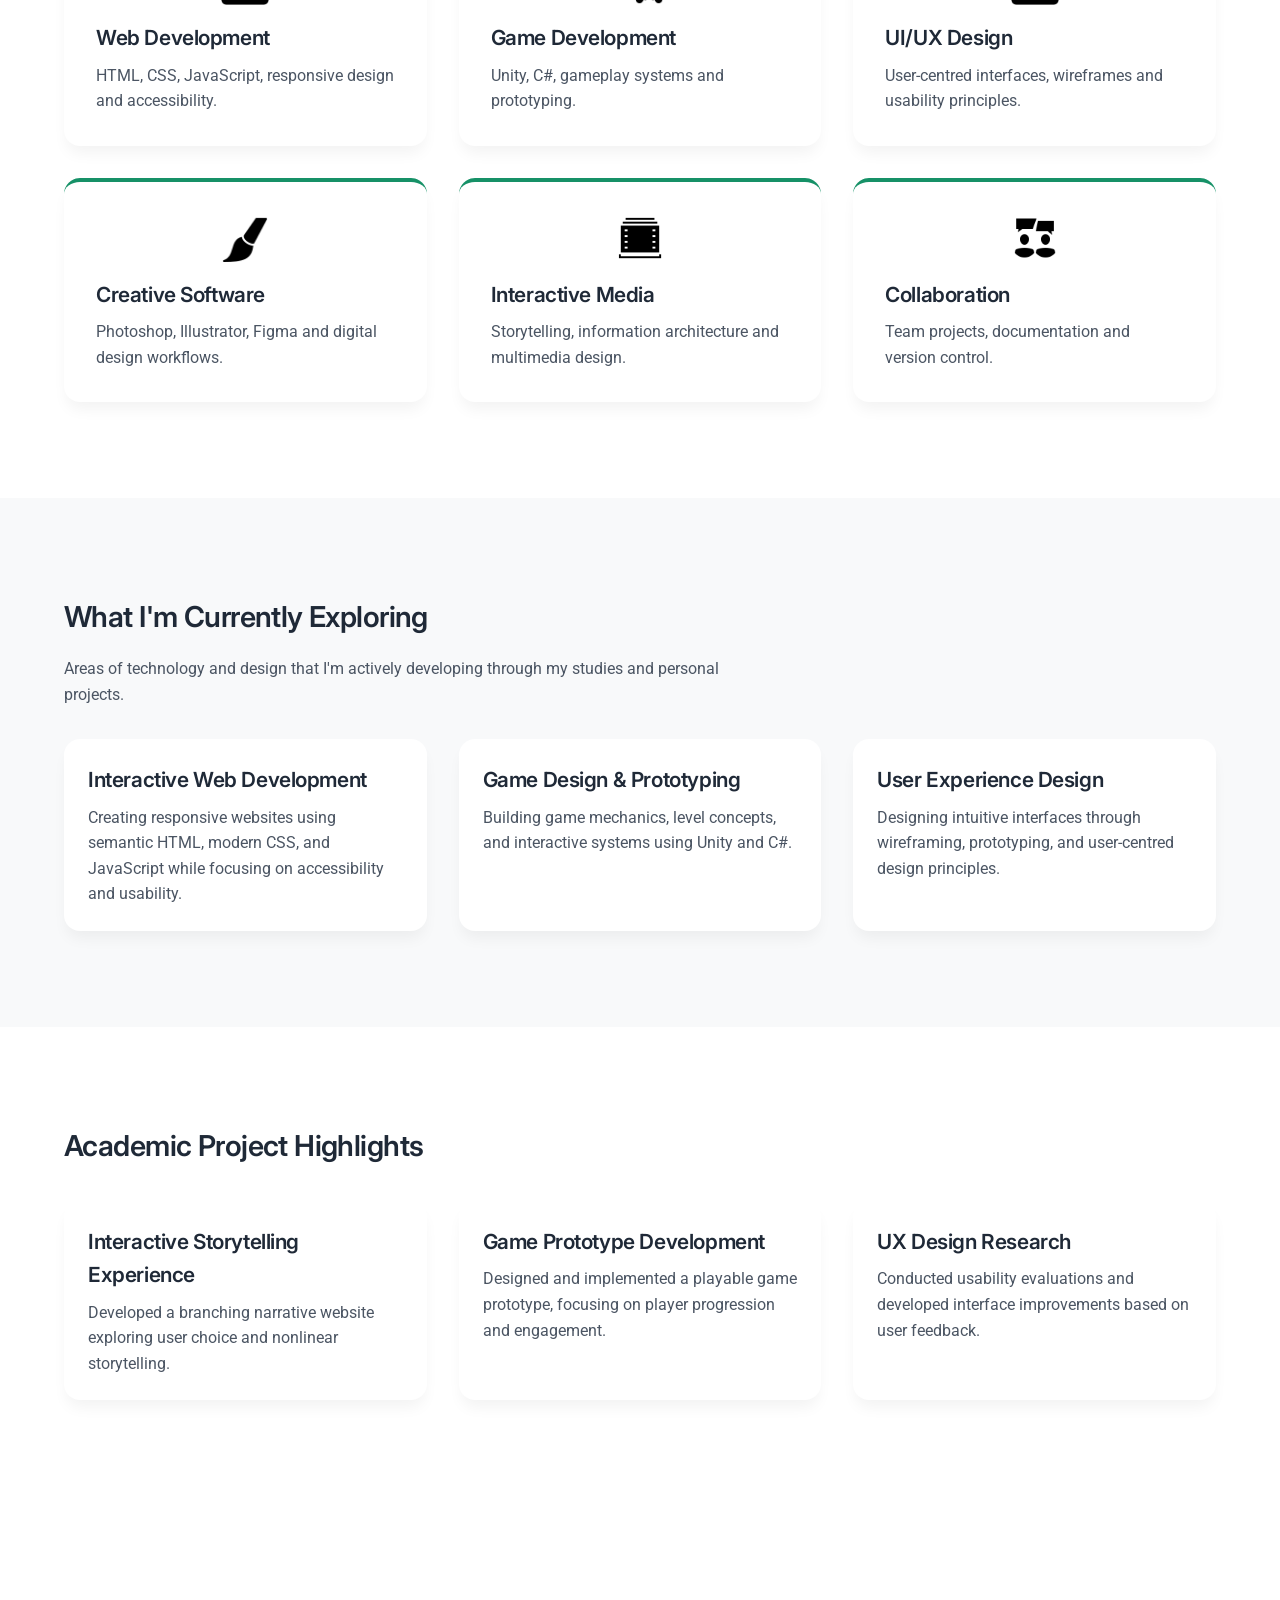
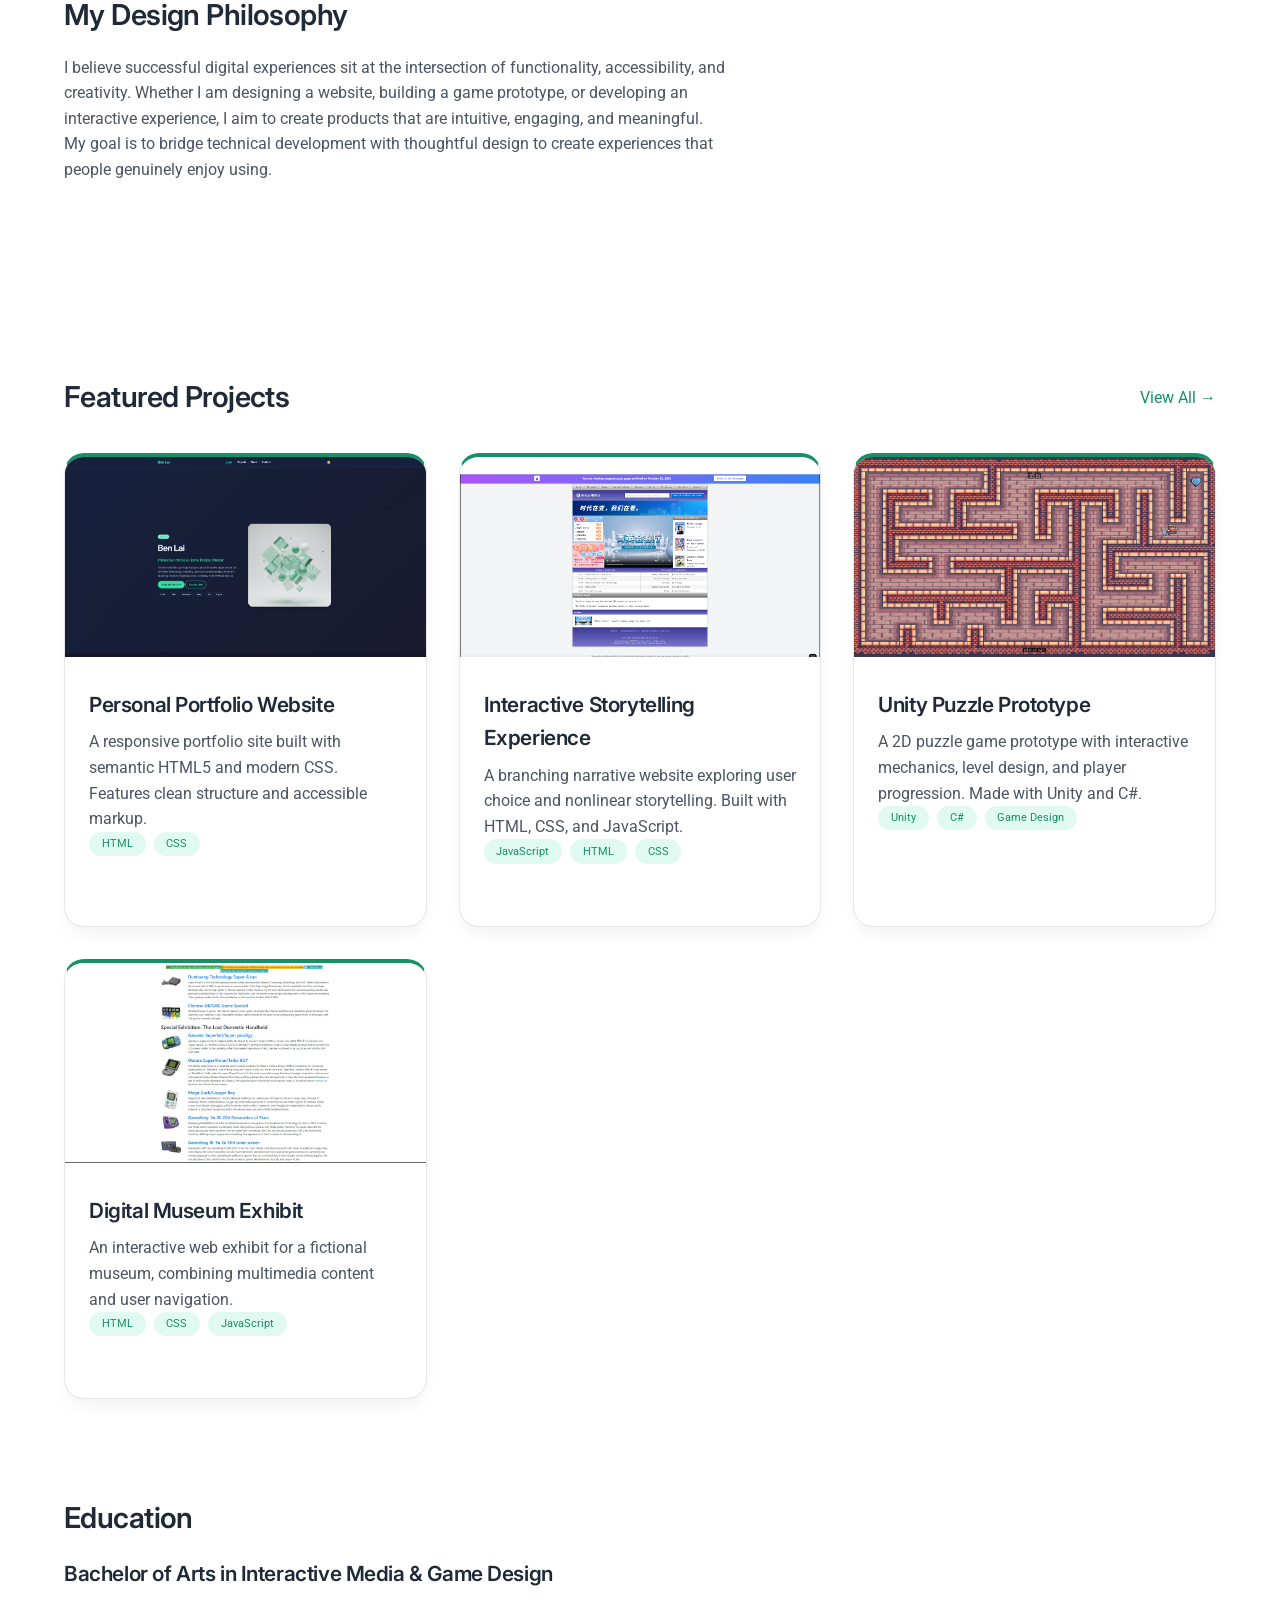
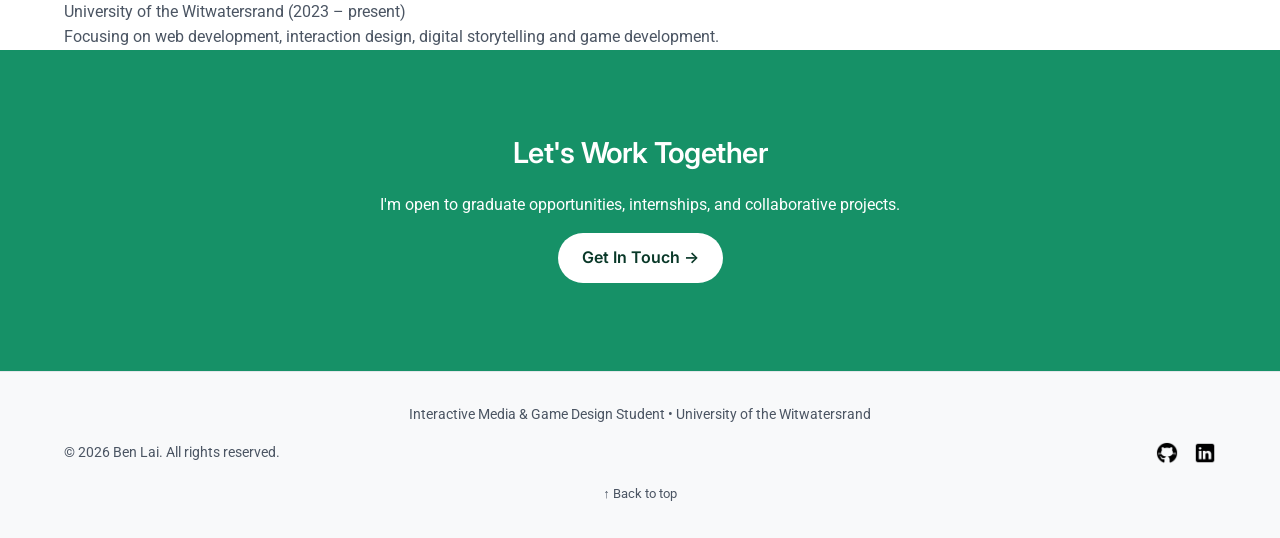
==== commit c2a70c2b: "relative path dont work well using functions now and change icons" ====
--- a/index.html
+++ b/index.html
@@ -8,6 +8,7 @@
       content="Ben Lai – Interactive Media & Game Design student at Wits. Portfolio showcasing web development, game design, and interactive projects."
     />
     <title>Ben Lai | Home</title>
+    <!-- Google Fonts for a modern look -->
     <link rel="preconnect" href="https://fonts.googleapis.com" />
     <link rel="preconnect" href="https://fonts.gstatic.com" crossorigin />
     <link
@@ -17,10 +18,11 @@
     <link rel="stylesheet" href="css/style.css" />
   </head>
   <body>
+    <!-- This empty div will be filled with the navigation bar by JavaScript -->
     <div id="nav-placeholder"></div>
 
     <main>
-      <!-- Hero -->
+      <!-- Hero section -->
       <section class="hero">
         <div class="container">
           <div class="hero-content">
@@ -42,8 +44,54 @@
               >
             </div>
             <div class="tech-stack">
-              <span>HTML</span><span>CSS</span><span>JavaScript</span>
-              <span>Unity</span><span>C#</span><span>Figma</span>
+              <div class="tech-item">
+                <img
+                  src="assets/icons/html-logo.png"
+                  alt="HTML logo"
+                  class="tech-logo"
+                />
+                <span>HTML</span>
+              </div>
+              <div class="tech-item">
+                <img
+                  src="assets/icons/css-logo.png"
+                  alt="CSS logo"
+                  class="tech-logo"
+                />
+                <span>CSS</span>
+              </div>
+              <div class="tech-item">
+                <img
+                  src="assets/icons/js-logo.png"
+                  alt="JavaScript logo"
+                  class="tech-logo"
+                />
+                <span>JavaScript</span>
+              </div>
+              <div class="tech-item">
+                <img
+                  src="assets/icons/unity-logo.png"
+                  alt="Unity logo"
+                  class="tech-logo"
+                />
+                <span>Unity</span>
+              </div>
+              <div class="tech-item">
+                <img
+                  src="assets/icons/csharp-logo.png"
+                  alt="C# logo"
+                  class="tech-logo"
+                />
+                <span>C#</span>
+              </div>
+              <div class="tech-item">
+                <img
+                  src="assets/icons/figma-logo.png"
+                  alt="Figma logo"
+                  class="tech-logo"
+                />
+                <span>Figma</span>
+              </div>
             </div>
           </div>
           <div class="hero-image">
@@ -57,7 +105,7 @@
         <div class="scroll-indicator">↓</div>
       </section>
 
-      <!-- About Preview -->
+      <!-- About preview – a short version of the About page -->
       <section class="about-preview">
         <div class="container">
           <h2>About Me</h2>
@@ -77,43 +125,68 @@
         </div>
       </section>
 
-      <!-- Skills -->
+      <!-- Skills section –  -->
       <section class="skills">
         <div class="container">
           <h2>Technical & Creative Skills</h2>
           <p class="section-subtitle">What I bring to every project</p>
           <div class="skills-grid">
-            <div class="skill-card">
-              <div class="skill-icon">💻</div>
+            <!-- Each skill card uses an emoji as an icon -->
+            <div class="skill-card">
+              <img
+                src="assets/icons/web-dev.png"
+                alt="Web Development icon"
+                class="skill-icon-img"
+              />
               <h3>Web Development</h3>
               <p>HTML, CSS, JavaScript, responsive design and accessibility.</p>
             </div>
             <div class="skill-card">
-              <div class="skill-icon">🎮</div>
+              <img
+                src="assets/icons/game-dev.png"
+                alt="Game Development icon"
+                class="skill-icon-img"
+              />
               <h3>Game Development</h3>
               <p>Unity, C#, gameplay systems and prototyping.</p>
             </div>
             <div class="skill-card">
-              <div class="skill-icon">🎨</div>
+              <img
+                src="assets/icons/ui-ux.png"
+                alt="UI/UX Design icon"
+                class="skill-icon-img"
+              />
               <h3>UI/UX Design</h3>
               <p>
                 User‑centred interfaces, wireframes and usability principles.
               </p>
             </div>
             <div class="skill-card">
-              <div class="skill-icon">🖌️</div>
+              <img
+                src="assets/icons/creative-software.png"
+                alt="Creative Software icon"
+                class="skill-icon-img"
+              />
               <h3>Creative Software</h3>
               <p>Photoshop, Illustrator, Figma and digital design workflows.</p>
             </div>
             <div class="skill-card">
-              <div class="skill-icon">📚</div>
+              <img
+                src="assets/icons/interactive-media.png"
+                alt="Interactive Media icon"
+                class="skill-icon-img"
+              />
               <h3>Interactive Media</h3>
               <p>
                 Storytelling, information architecture and multimedia design.
               </p>
             </div>
             <div class="skill-card">
-              <div class="skill-icon">🤝</div>
+              <img
+                src="assets/icons/collaboration.png"
+                alt="Collaboration icon"
+                class="skill-icon-img"
+              />
               <h3>Collaboration</h3>
               <p>Team projects, documentation and version control.</p>
             </div>
@@ -121,7 +194,7 @@
         </div>
       </section>
 
-      <!-- Current Focus -->
+      <!-- Current focus  -->
       <section class="current-focus">
         <div class="container">
           <h2>What I'm Currently Exploring</h2>
@@ -155,7 +228,7 @@
         </div>
       </section>
 
-      <!-- Academic Project Highlights -->
+      <!-- Academic projects –  -->
       <section class="academic-projects">
         <div class="container">
           <h2>Academic Project Highlights</h2>
@@ -185,7 +258,7 @@
         </div>
       </section>
 
-      <!-- Design Philosophy -->
+      <!-- My design philosophy  -->
       <section class="philosophy">
         <div class="container">
           <h2>My Design Philosophy</h2>
@@ -203,13 +276,14 @@
         </div>
       </section>
 
-      <!-- Featured Projects (populated by JS) -->
+      <!-- Featured projects  (filled by JavaScript) -->
       <section class="featured">
         <div class="container">
           <div class="section-header">
             <h2>Featured Projects</h2>
             <a href="pages/projects.html" class="view-all">View All →</a>
           </div>
+          <!-- This empty div will be filled with project cards by JavaScript -->
           <div class="project-grid" id="featured-grid"></div>
           <div class="mobile-view-all">
             <a href="pages/projects.html" class="btn-outline">All Projects →</a>
@@ -217,7 +291,7 @@
         </div>
       </section>
 
-      <!-- Education Snapshot -->
+      <!-- Education snapshot -->
       <section class="education-preview">
         <div class="container">
           <h2>Education</h2>
@@ -232,7 +306,7 @@
         </div>
       </section>
 
-      <!-- CTA -->
+      <!-- Call to action  -->
       <section class="cta">
         <div class="container">
           <h2>Let's Work Together</h2>
@@ -245,6 +319,7 @@
       </section>
     </main>
 
+    <!-- Footer with copyright and social links -->
     <footer>
       <div class="container">
         <div class="footer-info">
@@ -264,7 +339,7 @@
               aria-label="GitHub"
             >
               <img
-                src="assets/images/icons8-github-50.png"
+                src="assets/icons/github-icon.png"
                 alt="GitHub"
                 class="social-icon-img"
               />
@@ -276,7 +351,7 @@
               aria-label="LinkedIn"
             >
               <img
-                src="assets/images/icons8-linkedin-50.png"
+                src="assets/icons/linkedin-icon.png"
                 alt="LinkedIn"
                 class="social-icon-img"
               />
@@ -290,6 +365,7 @@
       </div>
     </footer>
 
+    <!-- Link to my JavaScript file  -->
     <script src="js/script.js"></script>
   </body>
 </html>
--- a/css/style.css
+++ b/css/style.css
@@ -38,9 +38,8 @@
   color: var(--text-primary);
   font-family: var(--font-body);
   line-height: 1.6;
-  transition:
-    background var(--transition),
-    color var(--transition);
+  transition: background var(--transition), color var(--transition);
+  padding-top: 80px;
 }
 
 .container {
@@ -49,7 +48,6 @@
   padding: 0 24px;
 }
 
-/* Typography readability */
 p {
   max-width: 75ch;
   color: var(--text-secondary);
@@ -59,17 +57,17 @@
   .container {
     padding: 0 16px;
   }
-}
-
-h1,
-h2,
-h3 {
+  body {
+    padding-top: 70px;
+  }
+}
+
+h1, h2, h3 {
   font-family: var(--font-heading);
   font-weight: 600;
   letter-spacing: -0.02em;
   color: var(--text-primary);
 }
-
 h1 {
   font-size: clamp(2rem, 5vw, 3.5rem);
   margin-bottom: 1rem;
@@ -93,10 +91,7 @@
 }
 
 /* Accessibility focus states */
-a:focus,
-button:focus,
-input:focus,
-textarea:focus {
+a:focus, button:focus, input:focus, textarea:focus {
   outline: 3px solid var(--primary);
   outline-offset: 2px;
 }
@@ -111,23 +106,10 @@
   backdrop-filter: blur(12px);
   border-bottom: 1px solid var(--border);
   padding: 1rem 0;
-  top: 0;
   z-index: 1000;
 }
-
 [data-theme="dark"] .main-nav {
   background: #252d32;
-}
-
-body {
-  padding-top: 80px;
-}
-
-/* On mobile, reduce padding */
-@media (max-width: 768px) {
-  body {
-    padding-top: 70px;
-  }
 }
 
 .nav-container {
@@ -155,19 +137,9 @@
   color: var(--primary);
   border-bottom: 2px solid var(--primary);
 }
-.theme-toggle {
-  background: none;
-  border: none;
-  font-size: 1.4rem;
-  cursor: pointer;
-  color: var(--text-primary);
-}
-
-/* ---------- BUTTONS (with shadow) ---------- */
-.btn,
-.btn-primary,
-.btn-secondary,
-.btn-outline {
+
+/* ---------- BUTTONS ---------- */
+.btn, .btn-primary, .btn-secondary, .btn-outline {
   position: relative;
   overflow: hidden;
   display: inline-block;
@@ -208,16 +180,12 @@
   color: var(--primary);
 }
 
-/* ---------- HERO (reduced height) ---------- */
+/* ---------- HERO SECTION ---------- */
 .hero {
   min-height: 90vh;
   display: flex;
   align-items: center;
-  background: linear-gradient(
-    135deg,
-    var(--bg-surface) 0%,
-    var(--bg-body) 100%
-  );
+  background: linear-gradient(135deg, var(--bg-surface) 0%, var(--bg-body) 100%);
   position: relative;
 }
 .hero .container {
@@ -261,19 +229,6 @@
   margin: 1rem 0;
   color: var(--text-secondary);
 }
-.tech-stack {
-  display: flex;
-  flex-wrap: wrap;
-  gap: 0.5rem;
-  margin-top: 1.5rem;
-}
-.tech-stack span {
-  background: var(--bg-surface);
-  border: 1px solid var(--border);
-  padding: 0.3rem 1rem;
-  border-radius: 30px;
-  font-size: 0.8rem;
-}
 .scroll-indicator {
   position: absolute;
   bottom: 2rem;
@@ -284,27 +239,46 @@
   font-size: 1.5rem;
 }
 @keyframes bounce {
-  0%,
-  100% {
-    transform: translateX(-50%) translateY(0);
-  }
-  50% {
-    transform: translateX(-50%) translateY(10px);
-  }
-}
-
-/* ---------- SKILLS & CARDS (with border-top) ---------- */
-.skills,
-.featured,
-.skills-detail,
-.timeline,
-.contact-section,
-.contact-intro,
-.availability,
-.faq,
-.about-cta,
-.projects-cta,
-.beyond-code {
+  0%, 100% { transform: translateX(-50%) translateY(0); }
+  50% { transform: translateX(-50%) translateY(10px); }
+}
+
+/* ---------- TECH STACK WITH LOGOS (Home & Projects) ---------- */
+.tech-stack {
+  display: flex;
+  flex-wrap: wrap;
+  justify-content: center;
+  gap: 1.5rem;
+  margin-top: 1.5rem;
+}
+.tech-item {
+  display: flex;
+  flex-direction: column;
+  align-items: center;
+  gap: 0.5rem;
+  min-width: 70px;
+}
+.tech-logo {
+  width: 32px;
+  height: 32px;
+  object-fit: contain;
+  transition: transform 0.2s ease;
+}
+.tech-logo:hover {
+  transform: translateY(-3px);
+}
+.tech-item span {
+  font-size: 0.8rem;
+  font-weight: 500;
+  color: var(--text-secondary);
+}
+[data-theme="dark"] .tech-logo {
+  filter: invert(1);
+}
+
+/* ---------- SKILLS & CARDS ---------- */
+.skills, .featured, .skills-detail, .timeline, .contact-section,
+.contact-intro, .availability, .faq, .about-cta, .projects-cta, .beyond-code {
   padding: var(--section-space) 0;
 }
 .skills-grid {
@@ -325,12 +299,24 @@
   transform: translateY(-8px);
   box-shadow: 0 20px 35px rgba(0, 0, 0, 0.08);
 }
-.skill-icon {
-  font-size: 2.5rem;
+.skill-icon-img {
+  width: 48px;
+  height: 48px;
+  object-fit: contain;
   margin-bottom: 1rem;
-}
-
-/* ---------- PROJECT GRID (polished cards) ---------- */
+  display: block;
+  margin-left: auto;
+  margin-right: auto;
+  transition: transform 0.2s ease;
+}
+.skill-icon-img:hover {
+  transform: scale(1.05);
+}
+[data-theme="dark"] .skill-icon-img {
+  filter: invert(1);
+}
+
+/* ---------- PROJECT GRID ---------- */
 .project-grid {
   display: grid;
   grid-template-columns: repeat(auto-fill, minmax(300px, 1fr));
@@ -361,14 +347,6 @@
   flex-direction: column;
   height: 100%;
 }
-.project-card h3 {
-  margin-bottom: 0.5rem;
-}
-.project-card p {
-  color: var(--text-secondary);
-  font-size: 0.9rem;
-  margin-bottom: 1rem;
-}
 .tech-tags {
   display: flex;
   flex-wrap: wrap;
@@ -425,7 +403,6 @@
   margin: 0 auto;
   color: var(--text-secondary);
 }
-
 .section-header {
   display: flex;
   justify-content: space-between;
@@ -434,6 +411,14 @@
 }
 .section-header h2 {
   margin-bottom: 0;
+}
+.section-label {
+  display: inline-block;
+  font-size: 0.85rem;
+  text-transform: uppercase;
+  letter-spacing: 0.1em;
+  color: var(--primary);
+  margin-bottom: 1rem;
 }
 
 /* ---------- ABOUT PAGE ---------- */
@@ -465,12 +450,23 @@
   margin-bottom: 1rem;
 }
 .location {
+  display: inline-flex;
+  align-items: center;
+  gap: 0.5rem;
   margin-top: 1rem;
-  display: inline-block;
   background: var(--bg-surface);
   padding: 0.3rem 1rem;
   border-radius: 30px;
 }
+.location-icon {
+  width: 18px;
+  height: 18px;
+  object-fit: contain;
+}
+[data-theme="dark"] .location-icon {
+  filter: invert(1);
+}
+
 .timeline-vertical {
   position: relative;
   margin-top: 2rem;
@@ -525,8 +521,7 @@
   margin-bottom: 0.4rem;
   font-weight: 500;
 }
-input,
-textarea {
+input, textarea {
   width: 100%;
   padding: 0.75rem;
   background: var(--bg-surface);
@@ -549,7 +544,22 @@
   margin-bottom: 1.5rem;
 }
 .info-icon {
-  font-size: 1.4rem;
+  display: flex;
+  align-items: center;
+  justify-content: center;
+  min-width: 40px;
+}
+.contact-icon {
+  width: 28px;
+  height: 28px;
+  object-fit: contain;
+  transition: transform 0.2s ease;
+}
+.contact-icon:hover {
+  transform: scale(1.05);
+}
+[data-theme="dark"] .contact-icon {
+  filter: invert(1);
 }
 .social-links {
   margin-top: 2rem;
@@ -561,44 +571,28 @@
 }
 
 /* ---------- CTA SECTIONS ---------- */
-.cta,
-.about-cta,
-.projects-cta,
-.contact-cta {
+.cta, .about-cta, .projects-cta, .contact-cta {
   background: var(--primary);
   text-align: center;
   padding: 5rem 0;
 }
-.cta h2,
-.cta p,
-.about-cta h2,
-.about-cta p,
-.projects-cta h2,
-.projects-cta p,
-.contact-cta h2,
-.contact-cta p {
+.cta h2, .cta p, .about-cta h2, .about-cta p,
+.projects-cta h2, .projects-cta p, .contact-cta h2, .contact-cta p {
   color: white;
 }
-.cta p,
-.about-cta p,
-.projects-cta p,
-.contact-cta p {
+.cta p, .about-cta p, .projects-cta p, .contact-cta p {
   margin-left: auto;
   margin-right: auto;
   text-align: center;
 }
-.cta .btn-light,
-.about-cta .btn-primary,
-.projects-cta .btn-primary,
-.contact-cta .btn-primary {
+.cta .btn-light, .about-cta .btn-primary,
+.projects-cta .btn-primary, .contact-cta .btn-primary {
   background: white;
   color: var(--primary-dark);
   margin-top: 1rem;
 }
-.cta .btn-light:hover,
-.about-cta .btn-primary:hover,
-.projects-cta .btn-primary:hover,
-.contact-cta .btn-primary:hover {
+.cta .btn-light:hover, .about-cta .btn-primary:hover,
+.projects-cta .btn-primary:hover, .contact-cta .btn-primary:hover {
   transform: translateY(-2px);
 }
 
@@ -608,7 +602,6 @@
   border-top: 1px solid var(--border);
   padding: 2rem 0;
 }
-
 .footer-row {
   display: flex;
   justify-content: space-between;
@@ -617,29 +610,35 @@
   gap: 1rem;
   margin-bottom: 1rem;
 }
-
 .footer-copyright {
   font-size: 0.9rem;
   color: var(--text-secondary);
 }
-
-.footer-social a {
-  margin-left: 1rem;
-  font-size: 0.9rem;
-  color: var(--text-secondary);
-  transition: color 0.2s;
-}
-.footer-social a:hover {
-  color: var(--primary);
-}
-
+.footer-social {
+  display: flex;
+  gap: 1rem;
+  align-items: center;
+}
+.social-icon-img {
+  width: 22px;
+  height: 22px;
+  display: block;
+  transition: transform 0.2s ease, opacity 0.2s ease;
+  filter: brightness(0.4);
+}
+.social-icon-img:hover {
+  transform: translateY(-2px);
+  opacity: 0.8;
+}
+[data-theme="dark"] .social-icon-img {
+  filter: invert(1);
+}
 .footer-info {
   text-align: center;
   font-size: 0.85rem;
   color: var(--text-secondary);
   margin-bottom: 1rem;
 }
-
 .footer-back {
   text-align: center;
 }
@@ -650,7 +649,8 @@
 .back-to-top:hover {
   color: var(--primary);
 }
-/* Mobile footer rearrangement for screens < 424px */
+
+/* Mobile footer rearrangement */
 @media (max-width: 423px) {
   footer .container {
     display: flex;
@@ -658,77 +658,93 @@
     gap: 1rem;
     text-align: center;
   }
-
-  .footer-info {
-    order: 1;
-    margin-bottom: 0;
-  }
-
-  .footer-row {
-    order: 2;
-    display: flex;
-    flex-direction: column;
-    gap: 0.5rem;
-    justify-content: center;
-  }
-
-  .footer-row .footer-social {
-    order: 1;
-  }
-
-  .footer-row .footer-copyright {
-    order: 2;
-  }
-
-  .footer-back {
-    order: 3;
-  }
-
-  /* Optional: keep social links inline */
-  .footer-social a {
-    margin: 0 0.75rem;
-  }
-}
-/* ---------- NEW SECTIONS (Home, Projects, About, Contact) ---------- */
-.about-preview,
-.current-focus,
-.academic-projects,
-.philosophy,
-.creative-interests,
-.currently-learning,
-.approach,
-.career-goals,
-.beyond-code,
-.contact-intro,
-.availability,
-.faq {
+  .footer-info { order: 1; margin-bottom: 0; }
+  .footer-row { order: 2; flex-direction: column; gap: 0.5rem; justify-content: center; }
+  .footer-row .footer-social { order: 1; }
+  .footer-row .footer-copyright { order: 2; }
+  .footer-back { order: 3; }
+  .footer-social a { margin: 0 0.75rem; }
+}
+
+/* ---------- THEME TOGGLE BUTTON  ---------- */
+.theme-toggle {
+  background: none;
+  border: none;
+  cursor: pointer;
+  padding: 0;
+  display: inline-flex;
+  align-items: center;
+  justify-content: center;
+}
+.theme-icon {
+  width: 24px;
+  height: 24px;
+  display: block;
+  transition: transform 0.2s ease;
+}
+.theme-icon:hover {
+  transform: scale(1.1);
+}
+[data-theme="dark"] .theme-icon {
+  filter: invert(1);
+}
+
+/* ---------- FLOATING BACK TO TOP BUTTON ---------- */
+.scroll-top-btn {
+  position: fixed;
+  bottom: 2rem;
+  right: 2rem;
+  width: 50px;
+  height: 50px;
+  border-radius: 50%;
+  background-color: var(--primary);
+  color: white;
+  border: none;
+  font-size: 1.8rem;
+  font-weight: bold;
+  cursor: pointer;
+  display: flex;
+  align-items: center;
+  justify-content: center;
+  box-shadow: 0 4px 12px rgba(0, 0, 0, 0.2);
+  transition: all 0.3s ease;
+  z-index: 1100;
+  opacity: 0.9;
+}
+.scroll-top-btn:hover {
+  background-color: var(--primary-dark);
+  transform: translateY(-4px);
+  opacity: 1;
+}
+@media (max-width: 768px) {
+  .scroll-top-btn {
+    width: 44px;
+    height: 44px;
+    font-size: 1.5rem;
+    bottom: 1.5rem;
+    right: 1.5rem;
+  }
+}
+
+/* ---------- ADDITIONAL SECTION PATTERNS  ---------- */
+.about-preview, .current-focus, .academic-projects, .philosophy,
+.creative-interests, .currently-learning, .approach, .career-goals,
+.beyond-code, .contact-intro, .availability, .faq {
   padding: var(--section-space) 0;
 }
-.about-preview,
-.creative-interests,
-.contact-intro,
-.faq,
-.current-focus {
+.about-preview, .creative-interests, .contact-intro, .faq, .current-focus {
   background: var(--bg-surface);
 }
-.focus-grid,
-.project-highlights,
-.interest-grid,
-.interests-grid,
-.categories-grid,
-.process-grid,
-.future-grid {
+
+.focus-grid, .project-highlights, .interest-grid, .interests-grid,
+.categories-grid, .process-grid, .future-grid {
   display: grid;
   grid-template-columns: repeat(auto-fit, minmax(240px, 1fr));
   gap: 2rem;
   margin-top: 2rem;
 }
-.focus-grid article,
-.project-highlights article,
-.interest-grid article,
-.interests-grid article,
-.categories-grid article,
-.process-grid article,
+.focus-grid article, .project-highlights article, .interest-grid article,
+.interests-grid article, .categories-grid article, .process-grid article,
 .future-grid article {
   background: var(--bg-card);
   padding: 1.5rem;
@@ -736,23 +752,13 @@
   box-shadow: var(--shadow);
   transition: all 0.3s ease;
 }
-.focus-grid article:hover,
-.project-highlights article:hover,
-.interest-grid article:hover,
-.interests-grid article:hover,
-.categories-grid article:hover,
-.process-grid article:hover,
+.focus-grid article:hover, .project-highlights article:hover,
+.interest-grid article:hover, .interests-grid article:hover,
+.categories-grid article:hover, .process-grid article:hover,
 .future-grid article:hover {
   transform: translateY(-4px);
 }
-.section-label {
-  display: inline-block;
-  font-size: 0.85rem;
-  text-transform: uppercase;
-  letter-spacing: 0.1em;
-  color: var(--primary);
-  margin-bottom: 1rem;
-}
+
 .featured-project {
   padding: 5rem 0;
   background: var(--bg-surface);
@@ -780,6 +786,7 @@
   border-radius: 1rem;
   box-shadow: var(--shadow);
 }
+
 .technologies {
   padding: 5rem 0;
   background: var(--bg-surface);
@@ -802,6 +809,7 @@
   border-color: var(--primary);
   color: var(--primary);
 }
+
 .faq details {
   background: var(--bg-card);
   border: 1px solid var(--border);
@@ -819,172 +827,7 @@
   padding-left: 1rem;
 }
 
-/* ---------- RESPONSIVE ---------- */
-@media (max-width: 768px) {
-  .skills-grid,
-  .focus-grid,
-  .project-highlights,
-  .interest-grid,
-  .interests-grid,
-  .categories-grid,
-  .process-grid,
-  .future-grid 
-  
-  {
-    grid-template-columns: 1fr;
-    
-  }
-  .contact-grid {
-    grid-template-columns: 1fr;
-  }
-  .nav-links {
-    gap: 1rem;
-    flex-wrap: wrap;
-    justify-content: center;
-  }
-  .section-header {
-    flex-direction: column;
-    text-align: center;
-  }
-  .view-all {
-    display: none;
-  }
-  .mobile-view-all {
-    display: block;
-    text-align: center;
-    margin-top: 2rem;
-  }
-  .featured-content {
-    flex-direction: column;
-  }
-  .skills,
-  .featured,
-  .skills-detail,
-  .timeline,
-  .contact-section,
-  .contact-intro,
-  .availability,
-  .faq,
-  .about-cta,
-  .projects-cta,
-  .beyond-code {
-    padding: var(--section-space-small) 0;
-  }
-  .page-header {
-    padding: 5rem 0 2rem;
-  }
-  .about-hero {
-    padding: 2rem 0;
-  }
-  .about-grid {
-    flex-direction: column;
-    text-align: center;
-    gap: 1.5rem;
-  }
-  .about-image {
-    order: 1;
-  }
-  .about-image img {
-    max-width: 180px;
-    width: 70%;
-    margin: 0 auto;
-  }
-  .about-text {
-    order: 2;
-    max-width: 100%;
-  }
-  .about-text h1 {
-    font-size: 1.8rem;
-    margin-bottom: 0.5rem;
-  }
-  .about-tagline {
-    font-size: 1rem;
-    margin-bottom: 0.75rem;
-  }
-  .about-text p {
-    font-size: 0.9rem;
-    line-height: 1.5;
-    margin-bottom: 0.75rem;
-  }
-  .location {
-    display: inline-block;
-    margin-top: 0.5rem;
-    font-size: 0.85rem;
-  }
-}
-@media (min-width: 769px) {
-  .mobile-view-all {
-    display: none;
-  }
-}
-
-/* Mobile hero improvements */
-@media (max-width: 768px) {
-  .hero {
-    min-height: auto;
-    padding: 6rem 0 4rem;
-  }
-
-  .hero .container {
-    flex-direction: column;
-    text-align: center;
-    gap: 2rem;
-  }
-
-  .hero-content {
-    order: 2;
-  }
-
-  .hero-image {
-    order: 1;
-    margin-bottom: 1rem;
-  }
-
-  .hero-image img {
-    max-width: 80%;
-    margin: 0 auto;
-  }
-
-  .hero-badge {
-    font-size: 0.75rem;
-  }
-
-  h1 {
-    font-size: 2rem;
-  }
-
-  .hero-subtitle {
-    font-size: 1.2rem;
-  }
-
-  .hero-description {
-    font-size: 1rem;
-    margin: 1rem 0;
-  }
-
-  .hero-buttons {
-    display: flex;
-    flex-direction: column;
-    gap: 0.8rem;
-    align-items: center;
-  }
-
-  .hero-buttons .btn {
-    width: 80%;
-    text-align: center;
-  }
-
-  .tech-stack {
-    justify-content: center;
-    gap: 0.5rem;
-  }
-
-  .scroll-indicator {
-    display: none; /* hides bouncing arrow on mobile */
-  }
-}
-
-/* ---------- MOBILE MENU STYLES ---------- */
+/* ---------- MOBILE MENU  ---------- */
 .hamburger {
   display: none;
   flex-direction: column;
@@ -997,24 +840,20 @@
   padding: 0;
   z-index: 1100;
 }
-
 .hamburger-line {
   width: 100%;
   height: 2px;
   background: var(--text-primary);
   transition: all 0.3s ease;
 }
-
 .nav-actions {
   display: flex;
   align-items: center;
   gap: 1rem;
 }
-
 .desktop-nav {
   display: flex;
 }
-
 .mobile-menu {
   position: fixed;
   top: 0;
@@ -1028,17 +867,14 @@
   z-index: 1050;
   transition: right 0.3s ease;
   padding: 5rem 2rem 2rem;
-  /* Remove overflow-y: auto */
   overflow-y: visible;
   display: flex;
   flex-direction: column;
   justify-content: flex-start;
 }
-
 .mobile-menu.open {
   right: 0;
 }
-
 .mobile-nav-links {
   list-style: none;
   display: flex;
@@ -1047,7 +883,6 @@
   margin: 0;
   padding: 0;
 }
-
 .mobile-nav-links a {
   font-size: 1.2rem;
   font-weight: 500;
@@ -1055,17 +890,12 @@
   display: block;
   padding: 0.5rem 0;
 }
-
 .mobile-nav-links a.active {
   color: var(--primary);
 }
-
-/* Prevent body scroll when menu open, but menu itself doesn't scroll */
 body.menu-open {
   overflow: hidden;
 }
-
-/* Responsive: show hamburger and hide desktop nav on mobile */
 @media (max-width: 768px) {
   .desktop-nav {
     display: none;
@@ -1074,8 +904,6 @@
     display: flex;
   }
 }
-
-/* Small screens adjustment */
 @media (max-width: 480px) {
   .mobile-menu {
     width: 85%;
@@ -1085,82 +913,135 @@
     gap: 1.2rem;
   }
 }
-/* Floating Back to Top Button */
-.scroll-top-btn {
-  position: fixed;
-  bottom: 2rem;
-  right: 2rem;
-  width: 50px;
-  height: 50px;
-  border-radius: 50%;
-  background-color: var(--primary);
-  color: white;
-  border: none;
-  font-size: 1.8rem;
-  font-weight: bold;
-  cursor: pointer;
-  display: flex;
-  align-items: center;
-  justify-content: center;
-  box-shadow: 0 4px 12px rgba(0, 0, 0, 0.2);
-  transition: all 0.3s ease;
-  z-index: 1100;
-  opacity: 0.9;
-}
-
-.scroll-top-btn:hover {
-  background-color: var(--primary-dark);
-  transform: translateY(-4px);
-  opacity: 1;
-}
-
-/* On mobile, adjust size and position */
+
+/* ---------- RESPONSIVE (global) ---------- */
 @media (max-width: 768px) {
-  .scroll-top-btn {
-    width: 44px;
-    height: 44px;
-    font-size: 1.5rem;
-    bottom: 1.5rem;
-    right: 1.5rem;
-  }
-}
-
-.footer-social {
-  display: flex;
-  gap: 1rem;
-  align-items: center;
-}
-
-.social-icon-img {
-  width: 22px;
-  height: 22px;
-  display: block;
-  transition:
-    transform 0.2s ease,
-    opacity 0.2s ease;
-  filter: brightness(
-    0.4
-  ); /* makes dark icons look like muted text – optional */
-}
-
-.social-icon-img:hover {
-  transform: translateY(-2px);
-  opacity: 0.8;
-}
-
-/* For dark mode, you might want to invert or adjust brightness */
-[data-theme="dark"] .social-icon-img {
-  filter: brightness(1.2);
-}
-
-/* Larger social icons for the "Connect With Me" section */
-.contact-info .social-links .social-icon-img {
-  width: 36px;
-  height: 36px;
-  transition: transform 0.2s ease;
-}
-
-.contact-info .social-links .social-icon-img:hover {
-  transform: scale(1.1);
-}
-
+  .skills-grid, .focus-grid, .project-highlights, .interest-grid,
+  .interests-grid, .categories-grid, .process-grid, .future-grid {
+    grid-template-columns: 1fr;
+  }
+  .contact-grid {
+    grid-template-columns: 1fr;
+  }
+  .nav-links {
+    gap: 1rem;
+    flex-wrap: wrap;
+    justify-content: center;
+  }
+  .section-header {
+    flex-direction: column;
+    text-align: center;
+  }
+  .view-all {
+    display: none;
+  }
+  .mobile-view-all {
+    display: block;
+    text-align: center;
+    margin-top: 2rem;
+  }
+  .featured-content {
+    flex-direction: column;
+  }
+  .skills, .featured, .skills-detail, .timeline, .contact-section,
+  .contact-intro, .availability, .faq, .about-cta, .projects-cta, .beyond-code {
+    padding: var(--section-space-small) 0;
+  }
+  .page-header {
+    padding: 5rem 0 2rem;
+  }
+  .about-hero {
+    padding: 2rem 0;
+  }
+  .about-grid {
+    flex-direction: column;
+    text-align: center;
+    gap: 1.5rem;
+  }
+  .about-image {
+    order: 1;
+  }
+  .about-image img {
+    max-width: 180px;
+    width: 70%;
+    margin: 0 auto;
+  }
+  .about-text {
+    order: 2;
+    max-width: 100%;
+  }
+  .about-text h1 {
+    font-size: 1.8rem;
+    margin-bottom: 0.5rem;
+  }
+  .about-tagline {
+    font-size: 1rem;
+    margin-bottom: 0.75rem;
+  }
+  .about-text p {
+    font-size: 0.9rem;
+    line-height: 1.5;
+    margin-bottom: 0.75rem;
+  }
+  .location {
+    display: inline-flex;
+    margin-top: 0.5rem;
+    font-size: 0.85rem;
+  }
+  /* Mobile hero specific */
+  .hero {
+    min-height: auto;
+    padding: 6rem 0 4rem;
+  }
+  .hero .container {
+    flex-direction: column;
+    text-align: center;
+    gap: 2rem;
+  }
+  .hero-content {
+    order: 2;
+  }
+  .hero-image {
+    order: 1;
+    margin-bottom: 1rem;
+  }
+  .hero-image img {
+    max-width: 80%;
+    margin: 0 auto;
+  }
+  .hero-badge {
+    font-size: 0.75rem;
+  }
+  h1 {
+    font-size: 2rem;
+  }
+  .hero-subtitle {
+    font-size: 1.2rem;
+  }
+  .hero-description {
+    font-size: 1rem;
+    margin: 1rem 0;
+  }
+  .hero-buttons {
+    display: flex;
+    flex-direction: column;
+    gap: 0.8rem;
+    align-items: center;
+  }
+  .hero-buttons .btn {
+    width: 80%;
+    text-align: center;
+  }
+  .tech-stack {
+    justify-content: center;
+    gap: 1rem;
+  }
+  .scroll-indicator {
+    display: none;
+  }
+}
+@media (min-width: 769px) {
+  .mobile-view-all {
+    display: none;
+  }
+}
